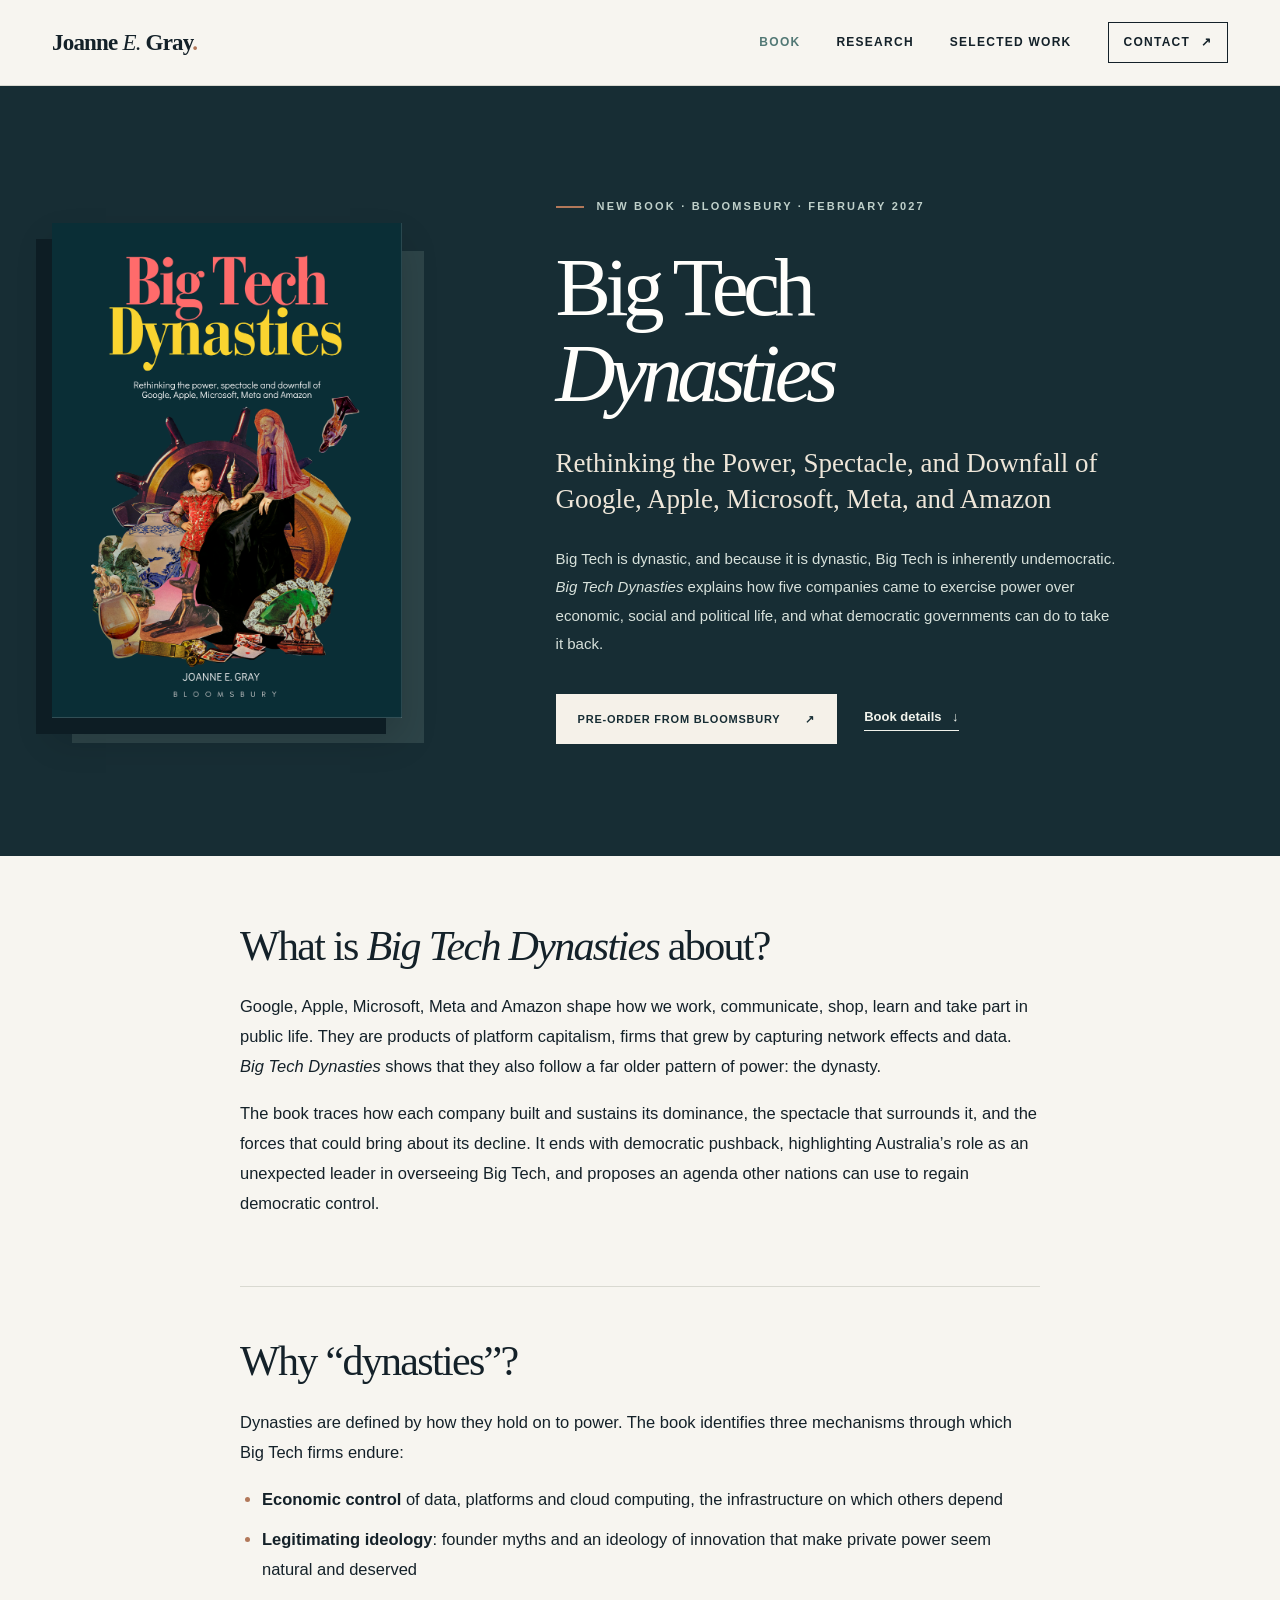
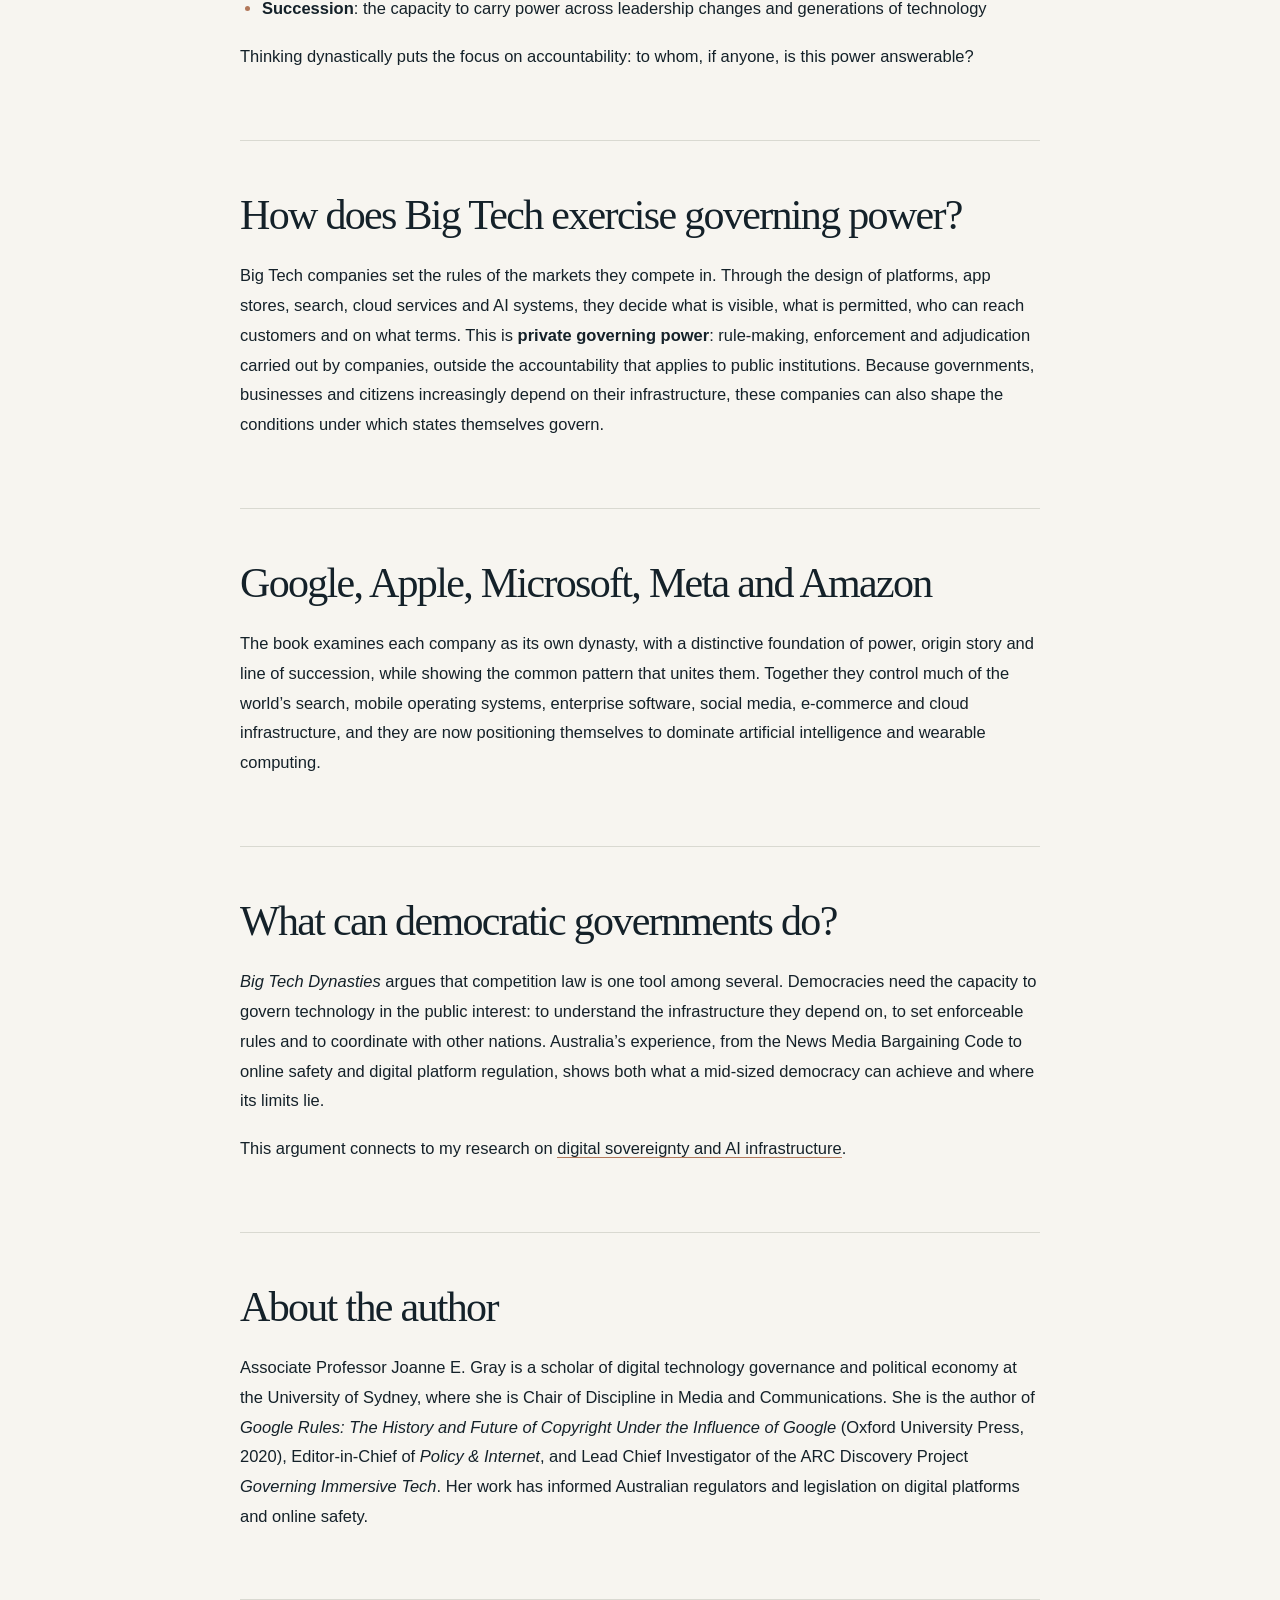
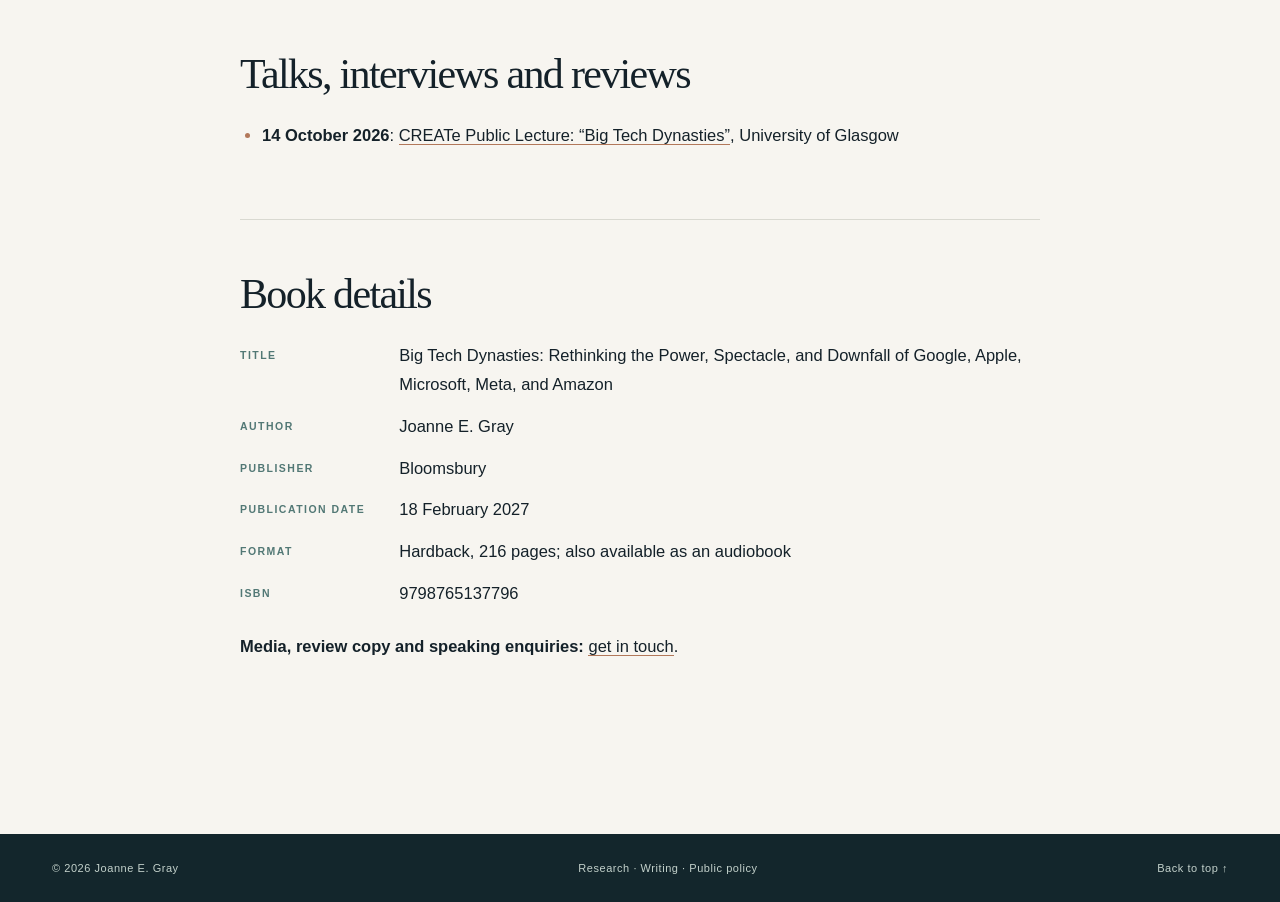
==== big-tech-dynasties.html @ 458e6885 "Update big-tech-dynasties.html" ====
<!doctype html>
<html lang="en-AU">
<head>
<meta charset="utf-8">
<meta name="viewport" content="width=device-width, initial-scale=1">
<meta name="theme-color" content="#f7f5f0">
<meta name="robots" content="index, follow">
<meta name="author" content="Joanne E. Gray">
<meta property="og:site_name" content="Joanne E. Gray">
<meta property="og:locale" content="en_AU">
<meta name="twitter:card" content="summary_large_image">
<link rel="stylesheet" href="/homepage.css">
<link rel="stylesheet" href="/article.css">
<title>Big Tech Dynasties by Joanne E. Gray | Big Tech Power &amp; Democracy</title>
<meta name="description" content="Big Tech Dynasties (Bloomsbury, 2027) by Joanne E. Gray: why Google, Apple, Microsoft, Meta and Amazon are dynastic, undemocratic, and how democracies can respond.">
<link rel="canonical" href="https://www.jegray.com.au/big-tech-dynasties">
<meta property="og:type" content="book">
<meta property="og:title" content="Big Tech Dynasties by Joanne E. Gray">
<meta property="og:description" content="Rethinking the power, spectacle and downfall of Google, Apple, Microsoft, Meta and Amazon. Bloomsbury, February 2027.">
<meta property="og:url" content="https://www.jegray.com.au/big-tech-dynasties">
<meta property="og:image" content="https://www.jegray.com.au/book-cover.png">
<meta property="og:image:alt" content="Cover of Big Tech Dynasties by Joanne E. Gray">
<meta property="book:isbn" content="9798765137796">
<meta property="book:release_date" content="2027-02-18">
<script type="application/ld+json">
{
  "@context": "https://schema.org",
  "@graph": [
    {
      "@type": "Book",
      "@id": "https://www.jegray.com.au/big-tech-dynasties#book",
      "name": "Big Tech Dynasties",
      "alternativeHeadline": "Rethinking the Power, Spectacle, and Downfall of Google, Apple, Microsoft, Meta, and Amazon",
      "author": {
        "@id": "https://www.jegray.com.au/#person"
      },
      "publisher": {
        "@type": "Organization",
        "name": "Bloomsbury Publishing"
      },
      "datePublished": "2027-02-18",
      "isbn": "9798765137796",
      "sameAs": "https://www.bloomsbury.com/au/big-tech-dynasties-9798765137796/",
      "bookFormat": "https://schema.org/Hardcover",
      "numberOfPages": 216,
      "inLanguage": "en",
      "url": "https://www.jegray.com.au/big-tech-dynasties",
      "about": [
        "Big Tech",
        "Platform capitalism",
        "Private governing power",
        "Democracy",
        "Technology regulation"
      ],
      "description": "An account of Google, Apple, Microsoft, Meta and Amazon as dynasties that sustain power through economic control of data, platforms and cloud computing, legitimating founder myths and an ideology of innovation, and succession, with an agenda for democratic oversight."
    },
    {
      "@type": "Person",
      "@id": "https://www.jegray.com.au/#person",
      "name": "Joanne E. Gray",
      "honorificPrefix": "Associate Professor",
      "url": "https://www.jegray.com.au/"
    }
  ]
}
</script>
</head>
<body>
  <a class="skip-link" href="#main">Skip to main content</a>

  <header class="site-header">
    <div class="shell nav-wrap">
      <a class="wordmark" href="/" aria-label="Joanne E. Gray — homepage">Joanne <span>E.</span> Gray<span class="wordmark-dot">.</span></a>
      <nav class="nav-links" aria-label="Main navigation">
        <a href="/big-tech-dynasties" aria-current="page">Book</a>
        <a href="/#research">Research</a>
        <a href="/#work">Selected work</a>
        <a class="nav-contact" href="/#contact">Contact <span aria-hidden="true">↗</span></a>
      </nav>
    </div>
  </header>

  <main id="main">
    <section class="featured-book section article-book" aria-labelledby="page-title">
      <div class="shell book-grid">
        <div class="book-art">
          <img class="cover-image" src="/book-cover.png" alt="Cover of Big Tech Dynasties by Joanne E. Gray (Bloomsbury, 2027)" width="900" height="1273">
        </div>
        <div class="book-copy">
          <div class="eyebrow eyebrow-light"><span class="rule"></span> New book &middot; Bloomsbury &middot; February 2027</div>
          <h1 id="page-title">Big Tech<br><em>Dynasties</em></h1>
          <p class="book-deck">Rethinking the Power, Spectacle, and Downfall of Google, Apple, Microsoft, Meta, and Amazon</p>
          <p>Big Tech is dynastic, and because it is dynastic, Big Tech is inherently undemocratic. <em>Big Tech Dynasties</em> explains how five companies came to exercise power over economic, social and political life, and what democratic governments can do to take it back.</p>
          <div class="book-links">
            <a class="button button-light" href="https://www.bloomsbury.com/au/big-tech-dynasties-9798765137796/" target="_blank" rel="noopener noreferrer">Pre-order from Bloomsbury <span aria-hidden="true">↗</span></a>
            <a class="inline-link light-link" href="#details">Book details <span aria-hidden="true">↓</span></a>
          </div>
        </div>
      </div>
    </section>

    <article class="shell article-body">

    <section id="about-the-book">
      <h2>What is <em>Big Tech Dynasties</em> about?</h2>
      <p>Google, Apple, Microsoft, Meta and Amazon shape how we work, communicate, shop, learn and take part in public life. They are products of platform capitalism, firms that grew by capturing network effects and data. <em>Big Tech Dynasties</em> shows that they also follow a far older pattern of power: the dynasty.</p>
      <p>The book traces how each company built and sustains its dominance, the spectacle that surrounds it, and the forces that could bring about its decline. It ends with democratic pushback, highlighting Australia’s role as an unexpected leader in overseeing Big Tech, and proposes an agenda other nations can use to regain democratic control.</p>
    </section>

    <section id="why-dynasties">
      <h2>Why “dynasties”?</h2>
      <p>Dynasties are defined by how they hold on to power. The book identifies three mechanisms through which Big Tech firms endure:</p>
      <ul>
        <li><strong>Economic control</strong> of data, platforms and cloud computing, the infrastructure on which others depend</li>
        <li><strong>Legitimating ideology</strong>: founder myths and an ideology of innovation that make private power seem natural and deserved</li>
        <li><strong>Succession</strong>: the capacity to carry power across leadership changes and generations of technology</li>
      </ul>
      <p>Thinking dynastically puts the focus on accountability: to whom, if anyone, is this power answerable?</p>
    </section>

    <section id="governing-power">
      <h2>How does Big Tech exercise governing power?</h2>
      <p>Big Tech companies set the rules of the markets they compete in. Through the design of platforms, app stores, search, cloud services and AI systems, they decide what is visible, what is permitted, who can reach customers and on what terms. This is <strong>private governing power</strong>: rule-making, enforcement and adjudication carried out by companies, outside the accountability that applies to public institutions. Because governments, businesses and citizens increasingly depend on their infrastructure, these companies can also shape the conditions under which states themselves govern.</p>
    </section>

    <section id="companies">
      <h2>Google, Apple, Microsoft, Meta and Amazon</h2>
      <p>The book examines each company as its own dynasty, with a distinctive foundation of power, origin story and line of succession, while showing the common pattern that unites them. Together they control much of the world’s search, mobile operating systems, enterprise software, social media, e-commerce and cloud infrastructure, and they are now positioning themselves to dominate artificial intelligence and wearable computing.</p>
    </section>

    <section id="democratic-response">
      <h2>What can democratic governments do?</h2>
      <p><em>Big Tech Dynasties</em> argues that competition law is one tool among several. Democracies need the capacity to govern technology in the public interest: to understand the infrastructure they depend on, to set enforceable rules and to coordinate with other nations. Australia’s experience, from the News Media Bargaining Code to online safety and digital platform regulation, shows both what a mid-sized democracy can achieve and where its limits lie.</p>
      <p>This argument connects to my research on <a href="/digital-sovereignty">digital sovereignty and AI infrastructure</a>.</p>
    </section>

    <section id="author">
      <h2>About the author</h2>
      <p>Associate Professor Joanne E. Gray is a scholar of digital technology governance and political economy at the University of Sydney, where she is Chair of Discipline in Media and Communications. She is the author of <em>Google Rules: The History and Future of Copyright Under the Influence of Google</em> (Oxford University Press, 2020), Editor-in-Chief of <em>Policy &amp; Internet</em>, and Lead Chief Investigator of the ARC Discovery Project <em>Governing Immersive Tech</em>. Her work has informed Australian regulators and legislation on digital platforms and online safety.</p>
    </section>

    <section id="events">
      <h2>Talks, interviews and reviews</h2>
      <ul>
        <li><strong>14 October 2026</strong>: <a href="https://www.gla.ac.uk/events/listings/index.html/event/14883">CREATe Public Lecture: “Big Tech Dynasties”</a>, University of Glasgow</li>
        <!-- Add launch events, interviews, podcasts and reviews here as they appear -->
      </ul>
    </section>

    <section id="details">
      <h2>Book details</h2>
      <dl class="book-details">
        <dt>Title</dt><dd>Big Tech Dynasties: Rethinking the Power, Spectacle, and Downfall of Google, Apple, Microsoft, Meta, and Amazon</dd>
        <dt>Author</dt><dd>Joanne E. Gray</dd>
        <dt>Publisher</dt><dd>Bloomsbury</dd>
        <dt>Publication date</dt><dd>18 February 2027</dd>
        <dt>Format</dt><dd>Hardback, 216 pages; also available as an audiobook</dd>
        <dt>ISBN</dt><dd>9798765137796</dd>
      </dl>
      <p><strong>Media, review copy and speaking enquiries:</strong> <a href="/#contact">get in touch</a>.</p>
    </section>
    </article>
  </main>

  <footer class="site-footer">
    <div class="shell footer-grid">
      <span>© 2026 Joanne E. Gray</span>
      <span>Research · Writing · Public policy</span>
      <a href="#main">Back to top ↑</a>
    </div>
  </footer>
</body>
</html>
---- homepage.css ----
/* Joanne E. Gray — homepage-only stylesheet.
   This file intentionally does not replace style.css used by other site pages. */
:root {
  --paper: #f7f5f0;
  --paper-dark: #eeeae3;
  --white: #fffefb;
  --ink: #142129;
  --ink-muted: #45535a;
  --deep: #172d34;
  --deep-2: #203e43;
  --sea: #527875;
  --rust: #b2785a;
  --border: #d9d9d1;
  --serif: Georgia, 'Times New Roman', serif;
  --sans: -apple-system, BlinkMacSystemFont, 'Segoe UI', Arial, sans-serif;
}
*, *::before, *::after { box-sizing: border-box; }
html { scroll-behavior: smooth; scroll-padding-top: 88px; }
body { margin: 0; color: var(--ink); background: var(--paper); font-family: var(--sans); font-size: 16px; line-height: 1.65; -webkit-font-smoothing: antialiased; }
a { color: inherit; text-decoration: none; }
a:hover { text-decoration-thickness: 1px; }
a:focus-visible { outline: 3px solid var(--rust); outline-offset: 5px; }
img { display: block; max-width: 100%; }
h1,h2,h3,p { margin-top: 0; }
.shell { width: min(1190px, calc(100% - 104px)); margin: 0 auto; }
.section { padding: 112px 0; }
.skip-link { position: absolute; z-index: 200; top: -90px; left: 20px; padding: 12px 20px; color: white; background: var(--deep); }
.skip-link:focus { top: 15px; }
.site-header { background: var(--paper); position: relative; z-index: 5; border-bottom: 1px solid var(--border); }
.nav-wrap { display: flex; justify-content: space-between; align-items: center; min-height: 85px; gap: 25px; }
.wordmark { white-space: nowrap; font-family: var(--serif); font-size: 23px; letter-spacing: -.035em; font-weight: bold; }
.wordmark span:not(.wordmark-dot) { font-style: italic; font-weight: normal; }
.wordmark-dot, .period { color: var(--rust); }
.nav-links { display: flex; align-items: center; gap: 36px; font-size: 12px; text-transform: uppercase; letter-spacing: .105em; font-weight: 700; }
.nav-links a { transition: color .15s ease; }
.nav-links a:hover { color: var(--sea); }
.nav-contact { border: 1px solid var(--ink); padding: 10px 15px; }
.nav-contact span { margin-left: 6px; }
.eyebrow { display: flex; align-items: center; gap: 13px; color: var(--sea); text-transform: uppercase; font-size: 11px; font-weight: 800; letter-spacing: .2em; line-height: 1.6; }
.rule { background: var(--rust); height: 2px; width: 28px; flex: 0 0 28px; }
.hero { padding-top: 104px; padding-bottom: 116px; }
.hero-grid { display: grid; grid-template-columns: 1.22fr .78fr; align-items: center; gap: clamp(50px, 8vw, 145px); }
.hero h1 { font-family: var(--serif); font-size: clamp(75px, 8vw, 125px); line-height: .93; letter-spacing: -.075em; font-weight: normal; margin: 28px 0 31px; }
.hero h1 em { font-weight: normal; }
.hero-headline { font-family: var(--serif); font-size: clamp(25px, 3vw, 38px); line-height: 1.22; margin: 0 0 30px; letter-spacing: -.026em; }
.intro-text { max-width: 640px; font-size: 16.5px; line-height: 1.82; color: var(--ink); margin-bottom: 19px; }
.supporting-text { max-width: 640px; color: var(--ink-muted); font-size: 15px; line-height: 1.8; }
.hero-actions,.book-links { display: flex; align-items: center; flex-wrap: wrap; gap: 27px; margin-top: 35px; }
.button { display: inline-flex; align-items: center; justify-content: center; gap: 25px; text-transform: uppercase; letter-spacing: .07em; font-weight: 800; font-size: 11px; padding: 15px 21px; min-height: 50px; }
.button-primary { color: var(--white); background: var(--deep); border: 1px solid var(--deep); }
.button-primary:hover { background: var(--sea); border-color: var(--sea); }
.inline-link { font-weight: 700; border-bottom: 1px solid currentColor; padding-bottom: 3px; font-size: 13px; }
.inline-link span { margin-left: 7px; }
.portrait-placeholder { aspect-ratio: 5/6.1; position: relative; min-height: 400px; overflow: hidden; background: linear-gradient(143deg, #b7c1ba, #e0d9c9 64%, #c3c2b0); border: 1px solid rgba(18,38,40,.11); display: flex; flex-direction: column; justify-content: space-between; padding: 35px; }
.portrait-placeholder::after { content: ''; border: 1px solid rgba(255,255,255,.5); position: absolute; inset: 19px; pointer-events: none; }
.portrait-initials { font-family: var(--serif); font-size: clamp(75px, 9.4vw, 144px); letter-spacing: -.1em; color: rgba(20,45,52,.56); position: absolute; top: 27%; left: 9%; white-space: nowrap; }
.portrait-initials span { color: rgba(166,105,71,.55); font-size: .47em; vertical-align: 18%; padding: 0 4px; }
.portrait-caption { margin-top: auto; font-family: var(--serif); font-size: 23px; line-height: 1.3; color: #344944; }
.portrait-mark { position: absolute; top: 28px; right: 31px; color: #47635e; font-size: 24px; }
.portrait-image { width: 100%; height: auto; aspect-ratio: 5/6.1; object-fit: cover; object-position: center top; }
.hero-credit { display: flex; justify-content: space-between; padding-top: 12px; font-size: 10px; letter-spacing: .13em; text-transform: uppercase; font-weight: 700; color: var(--ink-muted); }
.featured-book { background: var(--deep); color: var(--white); }
.book-grid { display: grid; grid-template-columns: 350px minmax(0, 1fr); gap: clamp(75px, 12vw, 180px); align-items: center; }
.book-art { max-width: 350px; position: relative; }
.book-art::before { content: ''; position: absolute; inset: 28px -22px -25px 20px; background: rgba(160,188,175,.16); }
.cover-fallback { min-height: 470px; aspect-ratio: 3/4.3; background: #d1b49c; color: #203333; border: 1px solid #927c69; box-shadow: -16px 16px 0 #0d1d24, 0 20px 35px rgba(0,0,0,.16); position: relative; display: flex; flex-direction: column; align-items: flex-start; padding: 28px 24px; isolation: isolate; overflow: hidden; }
.cover-fallback::after { content: ''; position: absolute; width: 300px; height: 300px; border: 45px solid rgba(131,81,57,.17); border-radius: 50%; right: -140px; bottom: 40px; z-index: -1; }
.cover-kicker { font-size: 11px; font-weight: 800; letter-spacing: .17em; }
.cover-title { font-family: var(--serif); font-weight: bold; font-size: clamp(47px, 4.7vw, 66px); line-height: 1.00; letter-spacing: -.08em; margin-top: 42px; }
.cover-subtitle { font-family: var(--serif); font-size: 20px; line-height: 1.25; margin-top: 24px; font-style: italic; }
.cover-imprint { font-size: 11px; margin-top: auto; font-weight: 800; letter-spacing: .18em; }
.cover-image { width: 100%; height: auto; box-shadow: -16px 16px 0 #0d1d24, 0 20px 35px rgba(0,0,0,.16); position: relative; }
.eyebrow-light { color: #bfd0ca; }
.book-copy h2,.contact-grid h2 { font-family: var(--serif); font-weight: normal; font-size: clamp(61px,6.5vw,92px); line-height: 1.04; letter-spacing: -.068em; margin: 28px 0; }
.book-deck { font-family: var(--serif); font-size: 27px; line-height: 1.35; color: #eee6d9; max-width: 570px; }
.book-copy > p:not(.book-deck) { max-width: 560px; color: #d7e1db; font-size: 15px; line-height: 1.9; }
.button-light { background: #f5f1e9; color: var(--deep); border: 1px solid #f5f1e9; }
.button-light:hover { background: #dfd7c8; }
.light-link { color: #f1f3ec; }
.research-section { background: var(--white); }
.section-topline { display: flex; justify-content: space-between; align-items: center; gap: 25px; }
.section-count { color: var(--ink-muted); font-size: 12px; }
.section-heading { display: flex; justify-content: space-between; align-items: end; gap: 50px; margin: 24px 0 53px; }
.section-heading h2,.work-heading h2 { font-family: var(--serif); font-size: clamp(44px, 5vw, 67px); line-height: 1.13; font-weight: normal; letter-spacing: -.05em; margin: 0; }
.section-heading > p { max-width: 300px; font-size: 14px; line-height: 1.8; color: var(--ink-muted); margin: 0 0 5px; }
.research-grid { display: grid; grid-template-columns: repeat(4, minmax(0,1fr)); gap: 14px; }
.research-card { background: var(--paper); padding: 30px 24px 27px; min-height: 350px; display: flex; flex-direction: column; align-items: flex-start; transition: background .2s ease, transform .2s ease; }
.research-card:hover { background: #eeeee8; transform: translateY(-2px); }
.card-number { color: var(--rust); font-family: var(--serif); font-style: italic; font-size: 23px; }
.research-card h3 { font-family: var(--serif); font-size: clamp(21px, 2vw, 28px); line-height: 1.18; font-weight: normal; letter-spacing: -.038em; margin: 29px 0 15px; }
.research-card p { font-size: 13px; line-height: 1.75; color: var(--ink-muted); }
.card-link { margin-top: auto; padding-top: 18px; font-size: 12px; font-weight: 750; border-bottom: 1px solid var(--ink); padding-bottom: 3px; }
.card-link span { margin-left: 7px; }
.work-section { background: var(--paper); }
.work-heading { display: flex; align-items: end; justify-content: space-between; gap: 30px; margin: 22px 0 55px; }
.work-heading .inline-link { margin-bottom: 8px; }
.work-list { border-top: 1px solid #bfc8c2; }
.work-item { border-bottom: 1px solid #cdd3cd; padding: 29px 4px; display: grid; grid-template-columns: 190px 1fr 38px; gap: 24px; align-items: start; }
.work-category { text-transform: uppercase; font-size: 10px; letter-spacing: .13em; font-weight: 800; color: var(--sea); padding-top: 6px; }
.work-item h3 { font-family: var(--serif); font-size: 27px; line-height: 1.25; letter-spacing: -.032em; font-weight: normal; margin: 0 0 7px; }
.work-item p { color: var(--ink-muted); line-height: 1.74; max-width: 770px; font-size: 13.5px; margin: 0; }
.work-arrow { font-size: 23px; color: var(--sea); text-align: right; }
.work-arrow:hover { color: var(--rust); }
.resource-links { display: flex; flex-wrap: wrap; align-items: center; gap: 24px; padding-top: 30px; }
.resource-links span { font-size: 12px; color: var(--ink-muted); margin-right: 7px; }
.resource-links a { font-size: 12px; font-weight: 700; text-decoration: underline; text-underline-offset: 5px; }
.contact-section { background: var(--deep-2); color: var(--white); }
.contact-grid { display: grid; grid-template-columns: 1.06fr .94fr; gap: 90px; align-items: end; }
.contact-grid h2 { margin-bottom: 0; }
.contact-copy { padding-bottom: 9px; }
.contact-copy > p:first-child { color: #e1e9e4; font-size: 16px; max-width: 430px; line-height: 1.85; }
.contact-email { display: inline-block; margin: 20px 0 26px; border-bottom: 1px solid #d7e2db; font-family: var(--serif); font-size: clamp(23px,2.9vw,38px); letter-spacing: -.035em; padding-bottom: 6px; }
.contact-email span { font-family: var(--sans); font-size: 19px; }
.contact-footnote { font-size: 12px; color: #cbdad0; }
.contact-footnote a { text-decoration: underline; text-underline-offset: 3px; }
.site-footer { background: #13262c; color: #c3d1cb; padding: 25px 0; }
.footer-grid { display: flex; gap: 20px; justify-content: space-between; align-items: center; font-size: 11px; letter-spacing: .05em; }
.footer-grid a:hover { text-decoration: underline; }
/* Books & selected articles (added to retain publication evidence) */
.pub-grid { display: grid; grid-template-columns: 1fr 1fr; gap: 56px; padding-top: 56px; }
.pub-heading { font-family: var(--serif); font-size: 27px; font-weight: normal; letter-spacing: -.032em; margin: 0 0 18px; }
.pub-list { list-style: none; margin: 0; padding: 0; border-top: 1px solid #cdd3cd; }
.pub-list li { border-bottom: 1px solid #cdd3cd; padding: 16px 0; font-size: 14px; line-height: 1.6; }
.pub-list a { border-bottom: 1px solid var(--rust); }
.pub-list a:hover { color: var(--sea); }
.pub-list span { display: block; margin-top: 4px; font-size: 12.5px; color: var(--ink-muted); }
@media (max-width: 1050px) {
  .shell { width: min(100% - 66px, 1190px); }
  .hero-grid { gap: 38px; grid-template-columns: minmax(0,1.2fr) minmax(260px,.8fr); }
  .book-grid { gap: 70px; grid-template-columns: 275px 1fr; }
  .cover-fallback { min-height: 390px; padding: 24px 20px; }
  .cover-title { font-size: 52px; }
  .research-grid { grid-template-columns: repeat(2, minmax(0,1fr)); }
  .research-card { min-height: 300px; }
  .research-card h3 { font-size: 26px; }
  .section-heading { flex-direction: column; align-items: flex-start; gap: 19px; }
  .section-heading > p { max-width: 600px; }
}
@media (max-width: 700px) {
  html { scroll-padding-top: 15px; }
  .shell { width: min(100% - 40px, 1190px); }
  .section { padding: 75px 0; }
  .nav-wrap { min-height: 82px; flex-direction: column; padding: 15px 0 17px; gap: 9px; }
  .wordmark { font-size: 22px; }
  .nav-links { gap: 18px; justify-content: center; flex-wrap: wrap; font-size: 10px; }
  .nav-contact { padding: 5px 7px; }
  .hero { padding-top: 55px; }
  .hero-grid { grid-template-columns: 1fr; gap: 40px; }
  .hero h1 { font-size: clamp(70px, 18vw, 108px); }
  .hero-headline { font-size: 30px; }
  .hero-actions { gap: 22px; }
  .hero-side { max-width: 450px; }
  .portrait-placeholder { min-height: 340px; }
  .portrait-initials { font-size: clamp(96px, 21vw, 137px); }
  .book-grid { grid-template-columns: 1fr; gap: 55px; }
  .book-art { width: min(280px, 80%); margin: 0 auto; }
  .cover-fallback { min-height: 390px; }
  .book-copy h2,.contact-grid h2 { font-size: clamp(57px, 14vw, 83px); }
  .book-deck { font-size: 24px; }
  .section-topline { align-items: start; }
  .section-count { display: none; }
  .section-heading h2,.work-heading h2 { font-size: clamp(38px, 10.5vw, 59px); }
  .research-grid { grid-template-columns: 1fr; }
  .research-card { min-height: 245px; padding: 24px; }
  .research-card h3 { margin: 13px 0 7px; }
  .work-heading { flex-direction: column; align-items: flex-start; gap: 22px; margin-bottom: 32px; }
  .work-item { grid-template-columns: minmax(0,1fr) 24px; gap: 9px; padding: 25px 0; }
  .work-category { grid-column: 1 / -1; }
  .work-item h3 { font-size: 24px; }
  .work-arrow { grid-column: 2; grid-row: 2; }
  .contact-grid { grid-template-columns: 1fr; gap: 31px; }
  .pub-grid { grid-template-columns: 1fr; gap: 40px; padding-top: 40px; }
  .footer-grid { flex-direction: column; gap: 8px; align-items: flex-start; }
}
@media (prefers-reduced-motion: reduce) { html { scroll-behavior: auto; } *,*::before,*::after { transition-duration: 0s !important; } }
---- article.css ----
/* Joanne E. Gray: inner pages (book and research explainers).
   Loaded after homepage.css, which supplies the shared tokens, header, buttons and footer.
   Does not replace styles.css. */
.nav-links a[aria-current="page"] { color: var(--sea); }

.article-hero { padding: 92px 0 60px; border-bottom: 1px solid var(--border); }
.article-narrow,
.article-body { max-width: 800px; }
.article-hero h1 { font-family: var(--serif); font-weight: normal; font-size: clamp(46px, 6vw, 78px); line-height: 1.04; letter-spacing: -.055em; margin: 26px 0 26px; }
.lede { font-family: var(--serif); font-size: clamp(21px, 2.3vw, 27px); line-height: 1.45; letter-spacing: -.015em; color: var(--ink); max-width: 740px; margin-bottom: 0; }
.byline { font-size: 13px; line-height: 1.7; color: var(--ink-muted); margin: 26px 0 0; }

.article-body { padding: 16px 0 104px; }
.article-body section { padding: 50px 0; border-bottom: 1px solid var(--border); }
.article-body section:last-child { border-bottom: 0; }
.article-body h2 { font-family: var(--serif); font-weight: normal; font-size: clamp(30px, 3.4vw, 42px); line-height: 1.16; letter-spacing: -.04em; margin: 0 0 22px; }
.article-body h3 { font-family: var(--serif); font-weight: normal; font-size: 25px; letter-spacing: -.025em; margin: 34px 0 12px; }
.article-body p,
.article-body li,
.article-body dd { font-size: 16.5px; line-height: 1.8; }
.article-body p { margin: 0 0 18px; }
.article-body ul,
.article-body ol { padding-left: 22px; margin: 0 0 18px; }
.article-body li { margin-bottom: 10px; }
.article-body li::marker { color: var(--rust); }
.article-body a { border-bottom: 1px solid var(--rust); transition: color .15s ease; }
.article-body a:hover { color: var(--sea); }

.article-body .toc { background: var(--white); border: 1px solid var(--border); padding: 30px 34px; margin-top: 44px; }
.toc ol { columns: 2; column-gap: 44px; margin: 18px 0 0; }
.toc li { break-inside: avoid; font-size: 15px; margin-bottom: 8px; }
.toc a { border-bottom: 0; }
.toc a:hover { border-bottom: 1px solid var(--rust); }

.note { font-size: 14px !important; color: var(--ink-muted); border-left: 2px solid var(--rust); padding-left: 16px; }
.article-body ul.publications { list-style: none; padding-left: 0; }
.publications li { padding-left: 1.5em; text-indent: -1.5em; font-size: 15px; }

.book-details { display: grid; grid-template-columns: max-content 1fr; gap: 12px 34px; margin: 0 0 24px; }
.book-details dt { text-transform: uppercase; font-size: 10.5px; letter-spacing: .14em; font-weight: 800; color: var(--sea); padding-top: 6px; }
.book-details dd { margin: 0; }

.article-book .book-copy h1 { font-family: var(--serif); font-weight: normal; font-size: clamp(61px, 6.5vw, 92px); line-height: 1.04; letter-spacing: -.068em; margin: 28px 0; }

@media (max-width: 700px) {
  .article-hero { padding: 56px 0 44px; }
  .article-body { padding-bottom: 72px; }
  .article-body section { padding: 40px 0; }
  .article-body .toc { padding: 24px 22px; }
  .toc ol { columns: 1; }
  .book-details { grid-template-columns: 1fr; gap: 2px; }
  .book-details dd { margin-bottom: 12px; }
  .article-book .book-copy h1 { font-size: clamp(57px, 14vw, 83px); }
}
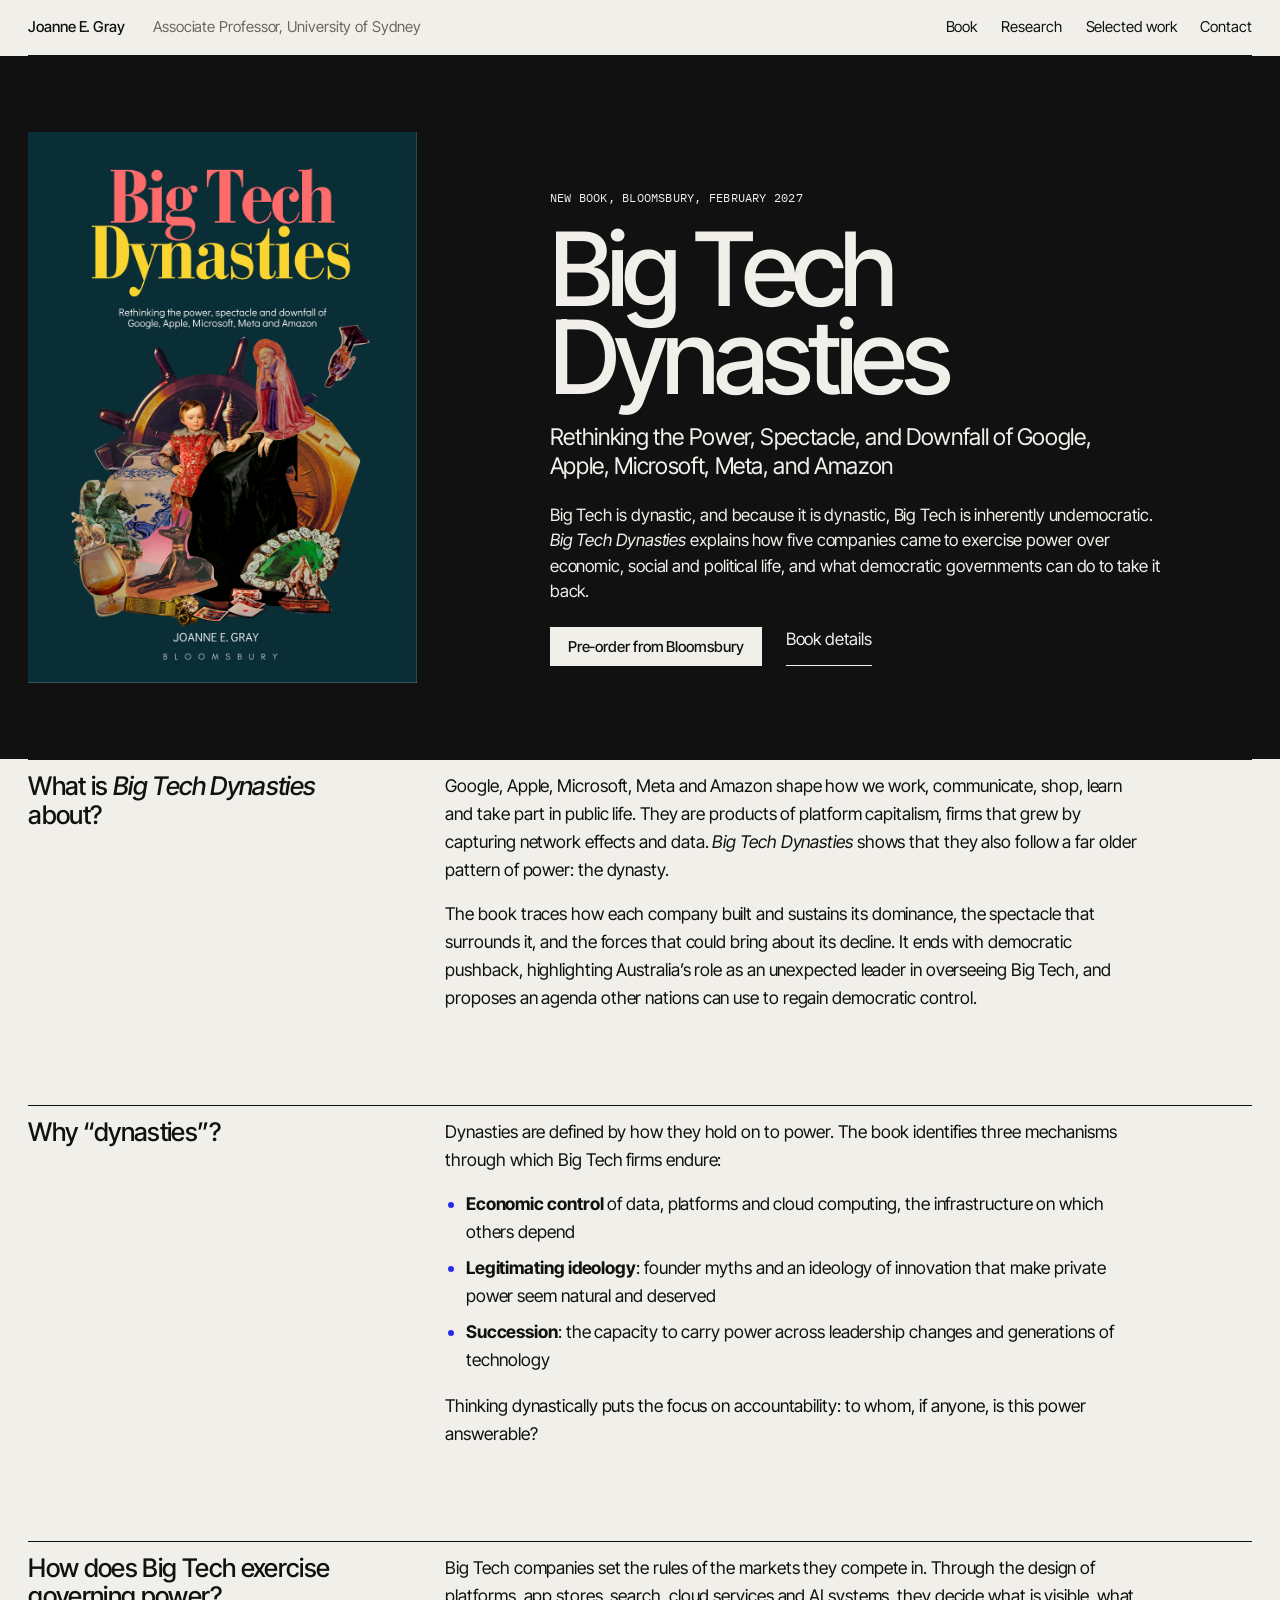
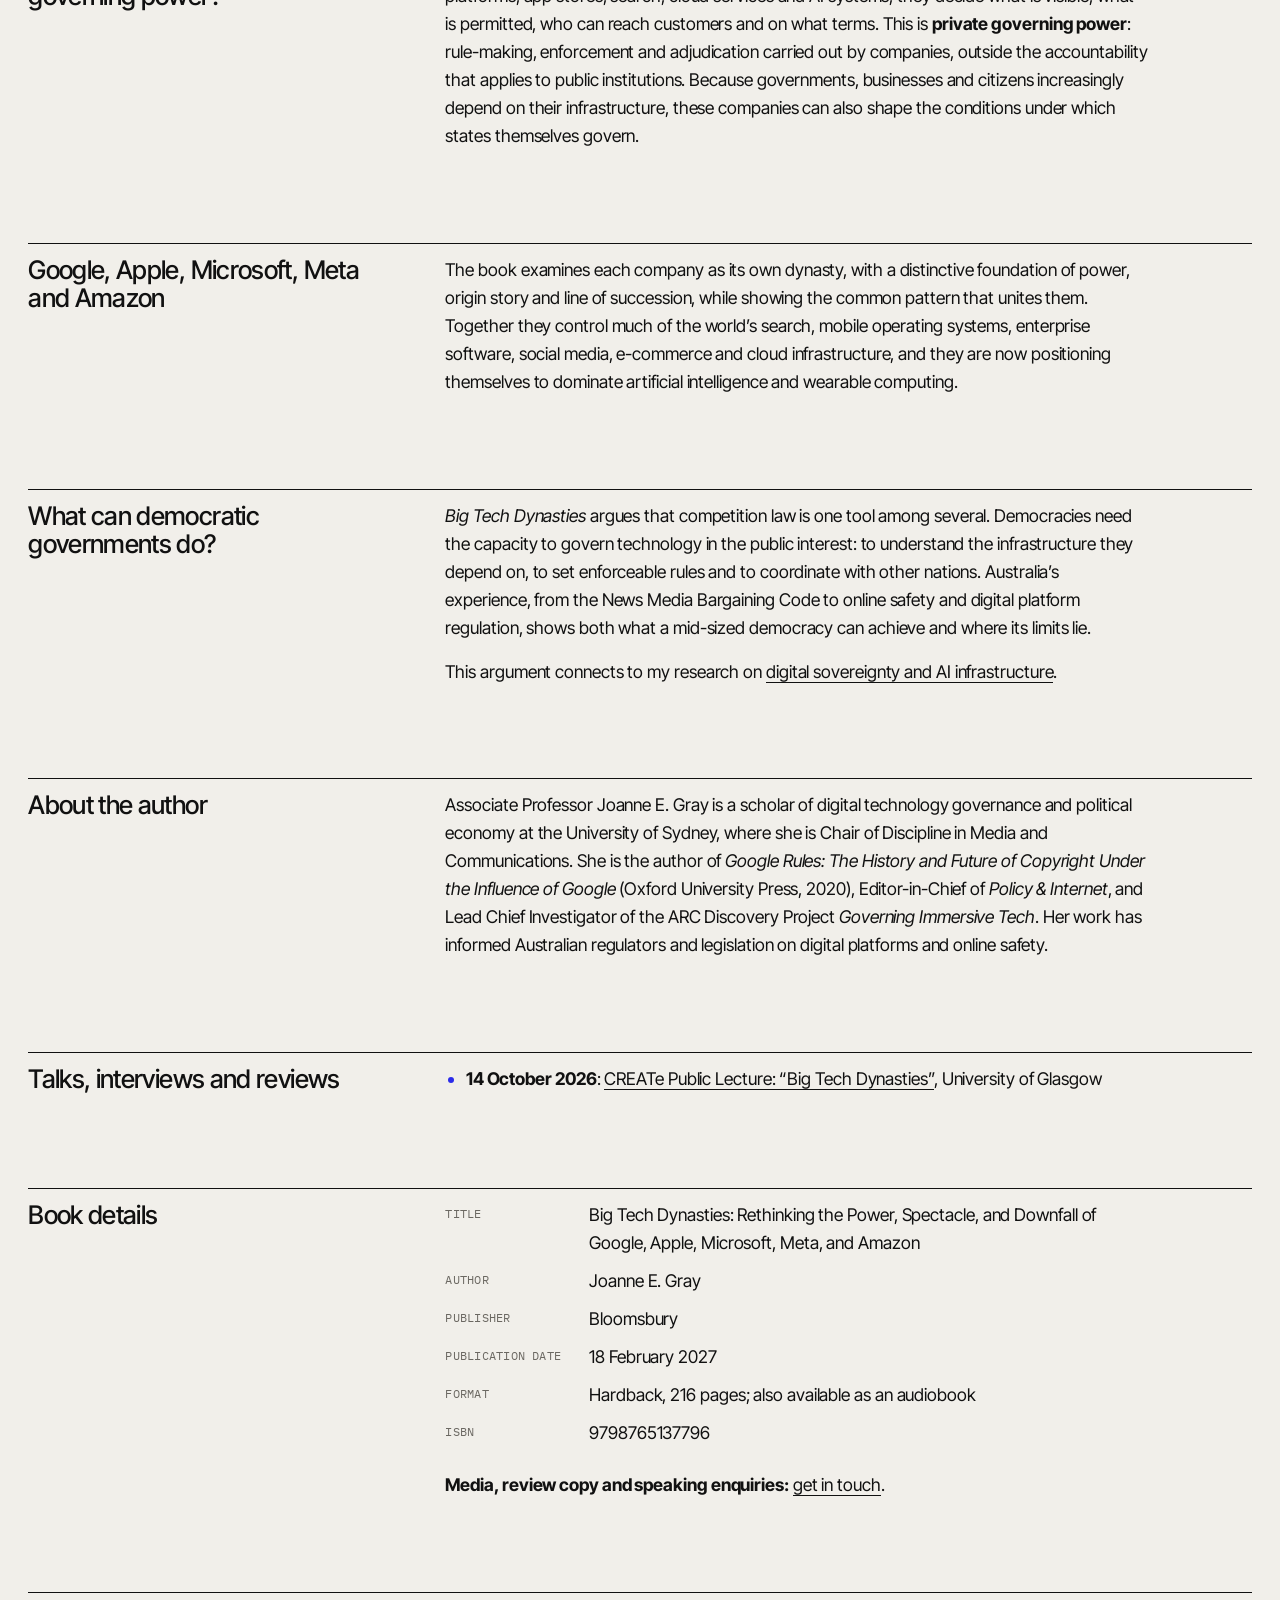
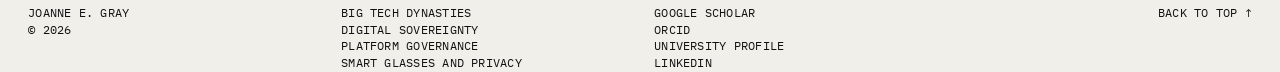
==== commit f4fe9b24: "Update big-tech-dynasties.html" ====
--- a/big-tech-dynasties.html
+++ b/big-tech-dynasties.html
@@ -1,4 +1,4 @@
-<!doctype html>
+<!DOCTYPE html>
 <html lang="en-AU">
 <head>
 <meta charset="utf-8">
@@ -9,8 +9,7 @@
 <meta property="og:site_name" content="Joanne E. Gray">
 <meta property="og:locale" content="en_AU">
 <meta name="twitter:card" content="summary_large_image">
-<link rel="stylesheet" href="/homepage.css">
-<link rel="stylesheet" href="/article.css">
+
 <title>Big Tech Dynasties by Joanne E. Gray | Big Tech Power &amp; Democracy</title>
 <meta name="description" content="Big Tech Dynasties (Bloomsbury, 2027) by Joanne E. Gray: why Google, Apple, Microsoft, Meta and Amazon are dynastic, undemocratic, and how democracies can respond.">
 <link rel="canonical" href="https://www.jegray.com.au/big-tech-dynasties">
@@ -64,92 +63,45 @@
   ]
 }
 </script>
+
+  <link rel="preconnect" href="https://fonts.googleapis.com">
+  <link rel="preconnect" href="https://fonts.gstatic.com" crossorigin="">
+  <link rel="stylesheet" href="https://fonts.googleapis.com/css2?family=IBM+Plex+Mono:wght@400&amp;family=Inter+Tight:ital,wght@0,400;0,500;1,400;1,500&amp;display=swap">
+  <link rel="stylesheet" href="/site.css">
 </head>
 <body>
-  <a class="skip-link" href="#main">Skip to main content</a>
+<a class="skip" href="#main">Skip to main content</a>
 
-  <header class="site-header">
-    <div class="shell nav-wrap">
-      <a class="wordmark" href="/" aria-label="Joanne E. Gray — homepage">Joanne <span>E.</span> Gray<span class="wordmark-dot">.</span></a>
-      <nav class="nav-links" aria-label="Main navigation">
-        <a href="/big-tech-dynasties" aria-current="page">Book</a>
-        <a href="/#research">Research</a>
-        <a href="/#work">Selected work</a>
-        <a class="nav-contact" href="/#contact">Contact <span aria-hidden="true">↗</span></a>
-      </nav>
-    </div>
-  </header>
+<header class="wrap">
+  <div class="bar"><a class="who" href="/">Joanne E. Gray</a><span class="role">Associate Professor, University of Sydney</span><nav aria-label="Primary"><ul><li><a href="/big-tech-dynasties">Book</a></li><li><a href="/#research">Research</a></li><li><a href="/#work">Selected work</a></li><li><a href="/#contact">Contact</a></li></ul></nav></div>
+</header>
 
-  <main id="main">
-    <section class="featured-book section article-book" aria-labelledby="page-title">
-      <div class="shell book-grid">
-        <div class="book-art">
-          <img class="cover-image" src="/book-cover.png" alt="Cover of Big Tech Dynasties by Joanne E. Gray (Bloomsbury, 2027)" width="900" height="1273">
-        </div>
-        <div class="book-copy">
-          <div class="eyebrow eyebrow-light"><span class="rule"></span> New book &middot; Bloomsbury &middot; February 2027</div>
-          <h1 id="page-title">Big Tech<br><em>Dynasties</em></h1>
-          <p class="book-deck">Rethinking the Power, Spectacle, and Downfall of Google, Apple, Microsoft, Meta, and Amazon</p>
-          <p>Big Tech is dynastic, and because it is dynastic, Big Tech is inherently undemocratic. <em>Big Tech Dynasties</em> explains how five companies came to exercise power over economic, social and political life, and what democratic governments can do to take it back.</p>
-          <div class="book-links">
-            <a class="button button-light" href="https://www.bloomsbury.com/au/big-tech-dynasties-9798765137796/" target="_blank" rel="noopener noreferrer">Pre-order from Bloomsbury <span aria-hidden="true">↗</span></a>
-            <a class="inline-link light-link" href="#details">Book details <span aria-hidden="true">↓</span></a>
-          </div>
-        </div>
-      </div>
-    </section>
-
-    <article class="shell article-body">
-
-    <section id="about-the-book">
-      <h2>What is <em>Big Tech Dynasties</em> about?</h2>
-      <p>Google, Apple, Microsoft, Meta and Amazon shape how we work, communicate, shop, learn and take part in public life. They are products of platform capitalism, firms that grew by capturing network effects and data. <em>Big Tech Dynasties</em> shows that they also follow a far older pattern of power: the dynasty.</p>
-      <p>The book traces how each company built and sustains its dominance, the spectacle that surrounds it, and the forces that could bring about its decline. It ends with democratic pushback, highlighting Australia’s role as an unexpected leader in overseeing Big Tech, and proposes an agenda other nations can use to regain democratic control.</p>
-    </section>
-
-    <section id="why-dynasties">
-      <h2>Why “dynasties”?</h2>
-      <p>Dynasties are defined by how they hold on to power. The book identifies three mechanisms through which Big Tech firms endure:</p>
+<main id="main">
+<section class="book-hero"><div class="wrap"><div class="grid" style="align-items:end"><div class="cover"><img class="cover-image" src="/book-cover.png" alt="Cover of Big Tech Dynasties by Joanne E. Gray (Bloomsbury, 2027)" width="900" height="1273"></div><div class="copy"><div class="meta">New book, Bloomsbury, February 2027</div>
+<h1 id="page-title">Big Tech Dynasties</h1>
+<p class="subtitle">Rethinking the Power, Spectacle, and Downfall of Google, Apple, Microsoft, Meta, and Amazon</p>
+<p>Big Tech is dynastic, and because it is dynastic, Big Tech is inherently undemocratic. <em>Big Tech Dynasties</em> explains how five companies came to exercise power over economic, social and political life, and what democratic governments can do to take it back.</p>
+<p class="hero-links"><a class="btn" href="https://www.bloomsbury.com/au/big-tech-dynasties-9798765137796/" target="_blank" rel="noopener">Pre-order from Bloomsbury</a> <a class="ulink" href="#details">Book details</a></p></div></div></div></section>
+<article class="wrap">
+<section class="grid body-sec" id="about-the-book"><h2 class="side">What is <em>Big Tech Dynasties</em> about?</h2><div class="content"><p>Google, Apple, Microsoft, Meta and Amazon shape how we work, communicate, shop, learn and take part in public life. They are products of platform capitalism, firms that grew by capturing network effects and data. <em>Big Tech Dynasties</em> shows that they also follow a far older pattern of power: the dynasty.</p>
+      <p>The book traces how each company built and sustains its dominance, the spectacle that surrounds it, and the forces that could bring about its decline. It ends with democratic pushback, highlighting Australia’s role as an unexpected leader in overseeing Big Tech, and proposes an agenda other nations can use to regain democratic control.</p></div></section>
+<section class="grid body-sec" id="why-dynasties"><h2 class="side">Why “dynasties”?</h2><div class="content"><p>Dynasties are defined by how they hold on to power. The book identifies three mechanisms through which Big Tech firms endure:</p>
       <ul>
         <li><strong>Economic control</strong> of data, platforms and cloud computing, the infrastructure on which others depend</li>
         <li><strong>Legitimating ideology</strong>: founder myths and an ideology of innovation that make private power seem natural and deserved</li>
         <li><strong>Succession</strong>: the capacity to carry power across leadership changes and generations of technology</li>
       </ul>
-      <p>Thinking dynastically puts the focus on accountability: to whom, if anyone, is this power answerable?</p>
-    </section>
-
-    <section id="governing-power">
-      <h2>How does Big Tech exercise governing power?</h2>
-      <p>Big Tech companies set the rules of the markets they compete in. Through the design of platforms, app stores, search, cloud services and AI systems, they decide what is visible, what is permitted, who can reach customers and on what terms. This is <strong>private governing power</strong>: rule-making, enforcement and adjudication carried out by companies, outside the accountability that applies to public institutions. Because governments, businesses and citizens increasingly depend on their infrastructure, these companies can also shape the conditions under which states themselves govern.</p>
-    </section>
-
-    <section id="companies">
-      <h2>Google, Apple, Microsoft, Meta and Amazon</h2>
-      <p>The book examines each company as its own dynasty, with a distinctive foundation of power, origin story and line of succession, while showing the common pattern that unites them. Together they control much of the world’s search, mobile operating systems, enterprise software, social media, e-commerce and cloud infrastructure, and they are now positioning themselves to dominate artificial intelligence and wearable computing.</p>
-    </section>
-
-    <section id="democratic-response">
-      <h2>What can democratic governments do?</h2>
-      <p><em>Big Tech Dynasties</em> argues that competition law is one tool among several. Democracies need the capacity to govern technology in the public interest: to understand the infrastructure they depend on, to set enforceable rules and to coordinate with other nations. Australia’s experience, from the News Media Bargaining Code to online safety and digital platform regulation, shows both what a mid-sized democracy can achieve and where its limits lie.</p>
-      <p>This argument connects to my research on <a href="/digital-sovereignty">digital sovereignty and AI infrastructure</a>.</p>
-    </section>
-
-    <section id="author">
-      <h2>About the author</h2>
-      <p>Associate Professor Joanne E. Gray is a scholar of digital technology governance and political economy at the University of Sydney, where she is Chair of Discipline in Media and Communications. She is the author of <em>Google Rules: The History and Future of Copyright Under the Influence of Google</em> (Oxford University Press, 2020), Editor-in-Chief of <em>Policy &amp; Internet</em>, and Lead Chief Investigator of the ARC Discovery Project <em>Governing Immersive Tech</em>. Her work has informed Australian regulators and legislation on digital platforms and online safety.</p>
-    </section>
-
-    <section id="events">
-      <h2>Talks, interviews and reviews</h2>
-      <ul>
+      <p>Thinking dynastically puts the focus on accountability: to whom, if anyone, is this power answerable?</p></div></section>
+<section class="grid body-sec" id="governing-power"><h2 class="side">How does Big Tech exercise governing power?</h2><div class="content"><p>Big Tech companies set the rules of the markets they compete in. Through the design of platforms, app stores, search, cloud services and AI systems, they decide what is visible, what is permitted, who can reach customers and on what terms. This is <strong>private governing power</strong>: rule-making, enforcement and adjudication carried out by companies, outside the accountability that applies to public institutions. Because governments, businesses and citizens increasingly depend on their infrastructure, these companies can also shape the conditions under which states themselves govern.</p></div></section>
+<section class="grid body-sec" id="companies"><h2 class="side">Google, Apple, Microsoft, Meta and Amazon</h2><div class="content"><p>The book examines each company as its own dynasty, with a distinctive foundation of power, origin story and line of succession, while showing the common pattern that unites them. Together they control much of the world’s search, mobile operating systems, enterprise software, social media, e-commerce and cloud infrastructure, and they are now positioning themselves to dominate artificial intelligence and wearable computing.</p></div></section>
+<section class="grid body-sec" id="democratic-response"><h2 class="side">What can democratic governments do?</h2><div class="content"><p><em>Big Tech Dynasties</em> argues that competition law is one tool among several. Democracies need the capacity to govern technology in the public interest: to understand the infrastructure they depend on, to set enforceable rules and to coordinate with other nations. Australia’s experience, from the News Media Bargaining Code to online safety and digital platform regulation, shows both what a mid-sized democracy can achieve and where its limits lie.</p>
+      <p>This argument connects to my research on <a href="/digital-sovereignty">digital sovereignty and AI infrastructure</a>.</p></div></section>
+<section class="grid body-sec" id="author"><h2 class="side">About the author</h2><div class="content"><p>Associate Professor Joanne E. Gray is a scholar of digital technology governance and political economy at the University of Sydney, where she is Chair of Discipline in Media and Communications. She is the author of <em>Google Rules: The History and Future of Copyright Under the Influence of Google</em> (Oxford University Press, 2020), Editor-in-Chief of <em>Policy &amp; Internet</em>, and Lead Chief Investigator of the ARC Discovery Project <em>Governing Immersive Tech</em>. Her work has informed Australian regulators and legislation on digital platforms and online safety.</p></div></section>
+<section class="grid body-sec" id="events"><h2 class="side">Talks, interviews and reviews</h2><div class="content"><ul>
         <li><strong>14 October 2026</strong>: <a href="https://www.gla.ac.uk/events/listings/index.html/event/14883">CREATe Public Lecture: “Big Tech Dynasties”</a>, University of Glasgow</li>
         <!-- Add launch events, interviews, podcasts and reviews here as they appear -->
-      </ul>
-    </section>
-
-    <section id="details">
-      <h2>Book details</h2>
-      <dl class="book-details">
+      </ul></div></section>
+<section class="grid body-sec" id="details"><h2 class="side">Book details</h2><div class="content"><dl class="book-details">
         <dt>Title</dt><dd>Big Tech Dynasties: Rethinking the Power, Spectacle, and Downfall of Google, Apple, Microsoft, Meta, and Amazon</dd>
         <dt>Author</dt><dd>Joanne E. Gray</dd>
         <dt>Publisher</dt><dd>Bloomsbury</dd>
@@ -157,17 +109,17 @@
         <dt>Format</dt><dd>Hardback, 216 pages; also available as an audiobook</dd>
         <dt>ISBN</dt><dd>9798765137796</dd>
       </dl>
-      <p><strong>Media, review copy and speaking enquiries:</strong> <a href="/#contact">get in touch</a>.</p>
-    </section>
-    </article>
-  </main>
+      <p><strong>Media, review copy and speaking enquiries:</strong> <a href="/#contact">get in touch</a>.</p></div></section>
+</article>
+</main>
 
-  <footer class="site-footer">
-    <div class="shell footer-grid">
-      <span>© 2026 Joanne E. Gray</span>
-      <span>Research · Writing · Public policy</span>
-      <a href="#main">Back to top ↑</a>
-    </div>
-  </footer>
+<footer class="wrap">
+  <div class="grid rule meta" style="padding-top:12px">
+    <div>Joanne E. Gray<br>© 2026</div>
+    <div><ul><li><a href="/big-tech-dynasties">Big Tech Dynasties</a></li><li><a href="/digital-sovereignty">Digital sovereignty</a></li><li><a href="/platform-governance">Platform governance</a></li><li><a href="/smart-glasses-privacy">Smart glasses and privacy</a></li></ul></div>
+    <div><ul><li><a href="https://scholar.google.com/citations?hl=en&amp;user=UfW7GFQAAAAJ">Google Scholar</a></li><li><a href="https://orcid.org/0000-0001-5425-4979">ORCID</a></li><li><a href="https://profiles.sydney.edu.au/j.gray">University profile</a></li><li><a href="https://www.linkedin.com/in/jograycy7">LinkedIn</a></li></ul></div>
+    <div class="c4"><a href="#main">Back to top ↑</a></div>
+  </div>
+</footer>
 </body>
 </html>
--- a/site.css
+++ b/site.css
@@ -0,0 +1,167 @@
+/* jegray.com.au, 2026 design. Replaces homepage.css and article.css on all pages; styles.css is untouched. */
+:root {
+  --paper: #f1efea;
+  --ink: #111111;
+  --mute: #6b6862;
+  --line: #111111;
+  --hair: rgba(17,17,17,.18);
+  --red: #2b2bea; /* accent: ultramarine */
+  --sans: "Inter Tight", "Helvetica Neue", Helvetica, Arial, sans-serif;
+  --mono: "IBM Plex Mono", ui-monospace, Menlo, monospace;
+  --pad: clamp(16px, 2.2vw, 32px);
+}
+* { box-sizing: border-box; }
+html { -webkit-text-size-adjust: 100%; }
+body { margin: 0; background: var(--paper); color: var(--ink); font: 400 17px/1.5 var(--sans); letter-spacing: -.005em; }
+img { display: block; max-width: 100%; height: auto; }
+a { color: inherit; text-decoration: none; }
+a:hover { color: var(--red); }
+:focus-visible { outline: 2px solid var(--red); outline-offset: 2px; }
+.skip { position: absolute; left: -9999px; }
+.skip:focus { left: var(--pad); top: var(--pad); background: var(--ink); color: var(--paper); padding: 6px 10px; z-index: 10; }
+
+/* Grid */
+.wrap { padding: 0 var(--pad); }
+.grid { display: grid; grid-template-columns: repeat(12, 1fr); column-gap: var(--pad); }
+.rule { border-top: 1px solid var(--line); }
+.meta { font: 400 11.5px/1.45 var(--mono); letter-spacing: .02em; text-transform: uppercase; }
+.meta a:hover { color: var(--red); }
+
+/* Top bar */
+.bar { display: flex; align-items: baseline; gap: 28px; padding: 16px 0; border-bottom: 1px solid var(--line); font-size: 15px; }
+.bar .who { font-weight: 500; }
+.bar .role { color: var(--mute); }
+.bar nav { margin-left: auto; }
+.bar nav ul { display: flex; gap: 24px; list-style: none; margin: 0; padding: 0; }
+
+/* Hero */
+.hero { min-height: calc(100vh - 80px); display: flex; flex-direction: column; justify-content: space-between; }
+.hero-body { padding-top: clamp(24px, 6vh, 72px); align-items: start; }
+.hero-photo { grid-column: 1 / span 4; }
+.hero-photo img { width: 100%; aspect-ratio: 4 / 5; object-fit: cover; object-position: 50% 30%; filter: grayscale(1) contrast(1.05); }
+.hero-photo .meta { margin-top: 8px; display: flex; justify-content: space-between; }
+.hero-text { grid-column: 6 / span 7; }
+.hero-text .lead { font-size: clamp(26px, 2.6vw, 40px); line-height: 1.12; letter-spacing: -.025em; font-weight: 500; margin: 0 0 28px; }
+.hero-text p { max-width: 36em; margin: 0 0 14px; }
+.hero-text .sub { color: var(--mute); }
+.hero-links { display: flex; gap: 24px; flex-wrap: wrap; margin-top: 22px; }
+.ulink { border-bottom: 1px solid currentColor; padding-bottom: 1px; }
+.bigname { margin: clamp(32px, 6vh, 64px) 0 0; border-top: 1px solid var(--line); padding-top: 6px; }
+.bigname h1 { margin: 0; font-weight: 500; font-size: clamp(56px, 13.4vw, 236px); line-height: .84; letter-spacing: -.055em; white-space: nowrap; transform: translateX(-.04em); }
+.bigname .meta { display: flex; justify-content: space-between; margin-top: 10px; padding-bottom: 12px; }
+
+/* Sections */
+section { padding: 0 0 clamp(56px, 9vw, 120px); }
+.sec-head { padding-top: 10px; margin-bottom: clamp(28px, 4vw, 56px); }
+.sec-head .meta { grid-column: 1 / span 3; }
+.sec-head h2 { grid-column: 4 / span 9; margin: 0; font-weight: 500; font-size: clamp(30px, 3.6vw, 56px); line-height: 1.02; letter-spacing: -.035em; }
+
+/* Book block */
+.book { background: var(--ink); color: var(--paper); padding-bottom: 0; }
+.book .rule { border-top-color: var(--paper); }
+.book .btn { background: var(--paper); color: var(--ink); }
+.book .btn:hover { background: var(--red); color: var(--paper); }
+.book .sec-head { padding-top: 10px; }
+.book-body { padding-bottom: clamp(40px, 6vw, 80px); align-items: end; }
+.book-cover { grid-column: 1 / span 4; }
+.book-copy { grid-column: 6 / span 7; }
+.book-copy h2 { font-weight: 500; font-size: clamp(48px, 7.5vw, 128px); line-height: .88; letter-spacing: -.05em; margin: 0 0 28px; }
+.book-copy .deck { font-size: clamp(22px, 2vw, 30px); line-height: 1.18; letter-spacing: -.02em; margin: 0 0 18px; max-width: 22em; }
+.book-copy p { max-width: 36em; }
+.book a:hover { color: #9da2ff; }
+.btn { display: inline-block; background: var(--ink); color: var(--paper); padding: 12px 18px; font: 500 15px/1 var(--sans); }
+.btn:hover { background: var(--paper); color: var(--ink); }
+
+main .intro { grid-column: 4 / span 6; margin: 0 0 40px; }
+
+/* Index rows (research areas, selected work) */
+.rows { grid-column: 1 / -1; list-style: none; margin: 0; padding: 0; }
+.row { display: grid; grid-template-columns: repeat(12, 1fr); column-gap: var(--pad); border-top: 1px solid var(--line); padding: 16px 0 22px; }
+.rows li:last-child .row { border-bottom: 1px solid var(--line); }
+.row .meta { grid-column: 1 / span 3; padding-top: 7px; color: var(--mute); }
+.row h3 { grid-column: 4 / span 5; margin: 0; font-weight: 500; font-size: clamp(22px, 2.1vw, 32px); line-height: 1.08; letter-spacing: -.025em; }
+.row p { grid-column: 9 / span 4; margin: 4px 0 0; color: var(--ink); font-size: 15.5px; }
+a.row:hover h3, a.row:hover .meta { color: var(--red); }
+
+/* Publications */
+.pubs { grid-column: 1 / -1; }
+.pub-group { display: grid; grid-template-columns: repeat(12, 1fr); column-gap: var(--pad); margin-bottom: 48px; }
+.pub-group > .meta { grid-column: 1 / span 3; padding-top: 14px; }
+.pub-group ol { grid-column: 4 / span 9; list-style: none; margin: 0; padding: 0; }
+.pub-group li { display: grid; grid-template-columns: 4.5em 1fr; gap: 0 var(--pad); border-top: 1px solid var(--hair); padding: 12px 0; font-size: 16px; line-height: 1.4; }
+.pub-group li:first-child { border-top-color: var(--line); }
+.pub-group .yr { font: 400 13px/1.9 var(--mono); color: var(--mute); }
+.pub-group .src { display: block; color: var(--mute); font-size: 14.5px; }
+.profiles { grid-column: 4 / span 9; display: flex; flex-wrap: wrap; gap: 10px 28px; }
+
+/* Contact */
+.contact .mail { grid-column: 1 / -1; font-weight: 500; font-size: clamp(34px, 7.2vw, 128px); line-height: .95; letter-spacing: -.05em; margin: 0 0 32px; word-break: break-word; }
+.contact .mail a:hover { color: var(--red); }
+.contact p { grid-column: 4 / span 6; margin: 0 0 12px; }
+
+/* Footer */
+footer { padding-top: 12px; padding-bottom: 28px; }
+footer .grid > div { grid-column: span 3; }
+footer ul { list-style: none; margin: 0; padding: 0; }
+footer .c4 { text-align: right; }
+
+/* Inner pages */
+.page-head { padding-top: clamp(32px, 7vw, 96px); padding-bottom: clamp(32px, 5vw, 64px); }
+.page-head .meta { grid-column: 1 / span 3; padding-top: 12px; }
+.page-head h1 { grid-column: 4 / span 9; margin: 0 0 24px; font-weight: 500; font-size: clamp(42px, 6.2vw, 104px); line-height: .92; letter-spacing: -.05em; }
+.page-head .lede { grid-column: 4 / span 7; font-size: clamp(20px, 1.8vw, 26px); line-height: 1.3; letter-spacing: -.015em; margin: 0; }
+.page-head .byline { grid-column: 4 / span 9; margin-top: 22px; color: var(--mute); }
+.body-sec { border-top: 1px solid var(--line); padding: 12px 0 clamp(40px, 6vw, 80px); }
+.body-sec > .meta { grid-column: 1 / span 4; padding-top: 4px; }
+.body-sec > .side { grid-column: 1 / span 4; margin: 0; padding-right: var(--pad); font-weight: 500; font-size: clamp(22px, 2vw, 30px); line-height: 1.1; letter-spacing: -.025em; }
+.body-sec > .content { grid-column: 5 / span 7; }
+.body-sec h2 { font-weight: 500; font-size: clamp(26px, 2.6vw, 40px); line-height: 1.05; letter-spacing: -.03em; margin: 0 0 20px; }
+.body-sec h3 { font-weight: 500; font-size: 21px; letter-spacing: -.015em; margin: 30px 0 8px; }
+.body-sec p, .body-sec li, .body-sec dd { font-size: 17.5px; line-height: 1.6; }
+.body-sec p { margin: 0 0 16px; }
+.body-sec ul, .body-sec ol { margin: 0 0 18px; padding-left: 1.2em; }
+.body-sec li { margin-bottom: 8px; }
+.body-sec li::marker { color: var(--red); }
+.body-sec a { border-bottom: 1px solid currentColor; }
+.body-sec a:hover { color: var(--red); }
+.body-sec .note { font-size: 14.5px; color: var(--mute); }
+.body-sec ul.publications { list-style: none; padding: 0; }
+.body-sec ul.publications li { border-top: 1px solid var(--hair); padding-top: 10px; font-size: 15.5px; }
+.toc ol { list-style: none; padding: 0; margin: 0; counter-reset: none; }
+.toc li { border-top: 1px solid var(--hair); padding: 8px 0; margin: 0; font-size: 16px; }
+.toc a { border: 0; }
+.book-details { display: grid; grid-template-columns: max-content 1fr; gap: 10px 28px; margin: 0 0 24px; }
+.book-details dt { font: 400 11.5px/2.2 var(--mono); text-transform: uppercase; letter-spacing: .02em; color: var(--mute); }
+.book-details dd { margin: 0; }
+.book-hero { background: var(--ink); color: var(--paper); padding-top: clamp(32px, 6vw, 80px); padding-bottom: clamp(32px, 6vw, 80px); align-items: end; }
+.book-hero .cover { grid-column: 1 / span 4; }
+.book-hero .copy { grid-column: 6 / span 7; }
+.book-hero h1 { font-weight: 500; font-size: clamp(52px, 8vw, 140px); line-height: .86; letter-spacing: -.055em; margin: 0 0 22px; }
+.book-hero .subtitle { font-size: clamp(20px, 1.8vw, 26px); line-height: 1.25; letter-spacing: -.015em; margin: 0 0 22px; max-width: 26em; }
+.book-hero p { max-width: 36em; }
+.book-hero .btn { background: var(--paper); color: var(--ink); }
+.book-hero .btn:hover { background: var(--red); color: var(--paper); }
+.book-hero a:hover { color: #9da2ff; }
+.book-hero .meta { margin-bottom: 18px; }
+
+/* Mobile */
+@media (max-width: 860px) {
+  .bar { flex-wrap: wrap; gap: 6px 18px; }
+  .bar .role { display: none; }
+  .bar nav { margin-left: 0; width: 100%; }
+  .bar nav ul { gap: 18px; flex-wrap: wrap; }
+  .grid, .row, .pub-group { grid-template-columns: repeat(4, 1fr); }
+  .hero { min-height: 0; }
+  .hero-photo { grid-column: 1 / span 3; margin-bottom: 28px; }
+  .hero-text { grid-column: 1 / -1; }
+  .bigname h1 { white-space: normal; font-size: 21vw; }
+  .sec-head .meta, .sec-head h2, .row .meta, .row h3, .row p, .pub-group > .meta, .pub-group ol, .profiles,
+  .contact p, main .intro, .book-cover, .book-copy, .page-head .meta, .page-head h1, .page-head .lede, .page-head .byline,
+  .body-sec > .meta, .body-sec > .side, .body-sec > .content, .book-hero .cover, .book-hero .copy { grid-column: 1 / -1; }
+  .sec-head .meta, .row .meta, .pub-group > .meta, .page-head .meta, .body-sec > .meta, .body-sec > .side { margin-bottom: 14px; padding-top: 0; }
+  .row p { margin-top: 10px; }
+  .book-cover, .book-hero .cover { max-width: 260px; margin-bottom: 28px; }
+  footer .grid > div { grid-column: span 2; margin-bottom: 18px; }
+  footer .c4 { text-align: left; }
+}
+@media (prefers-reduced-motion: no-preference) { a, .btn { transition: color .12s, background-color .12s; } }
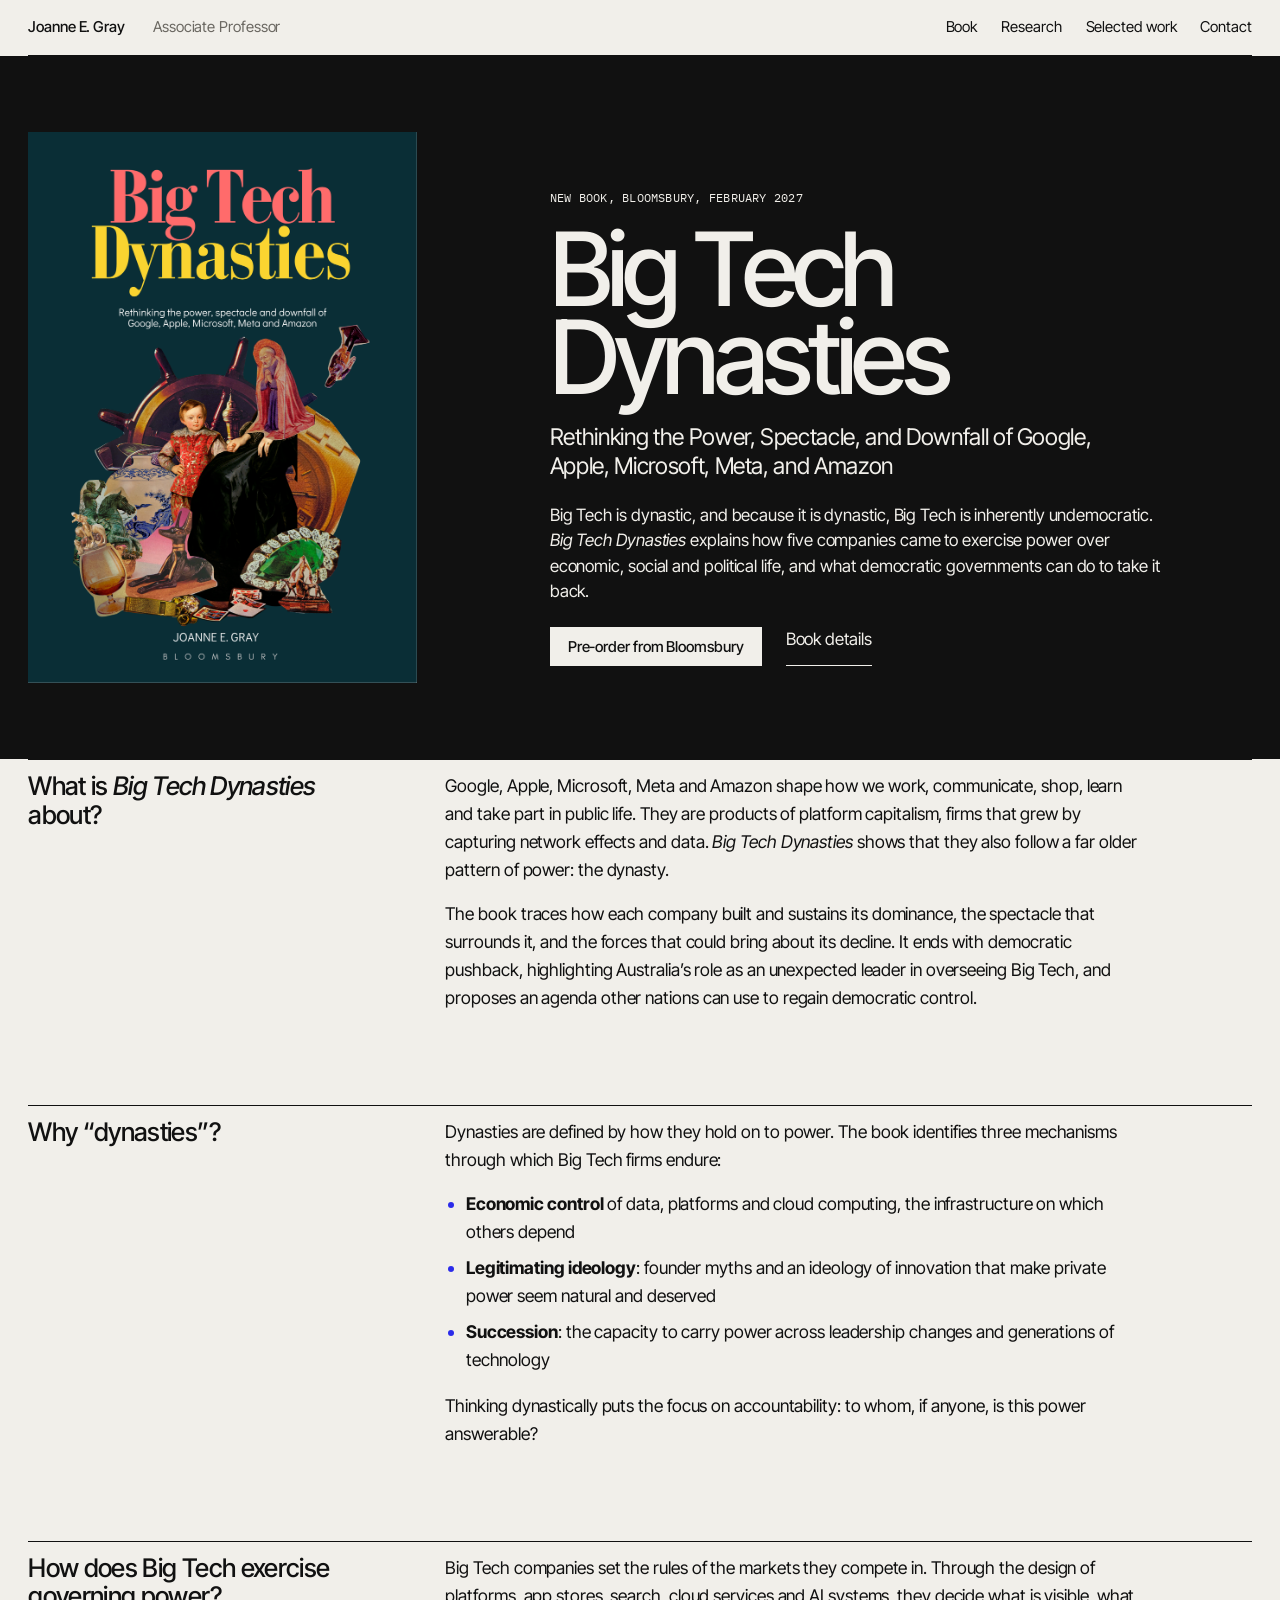
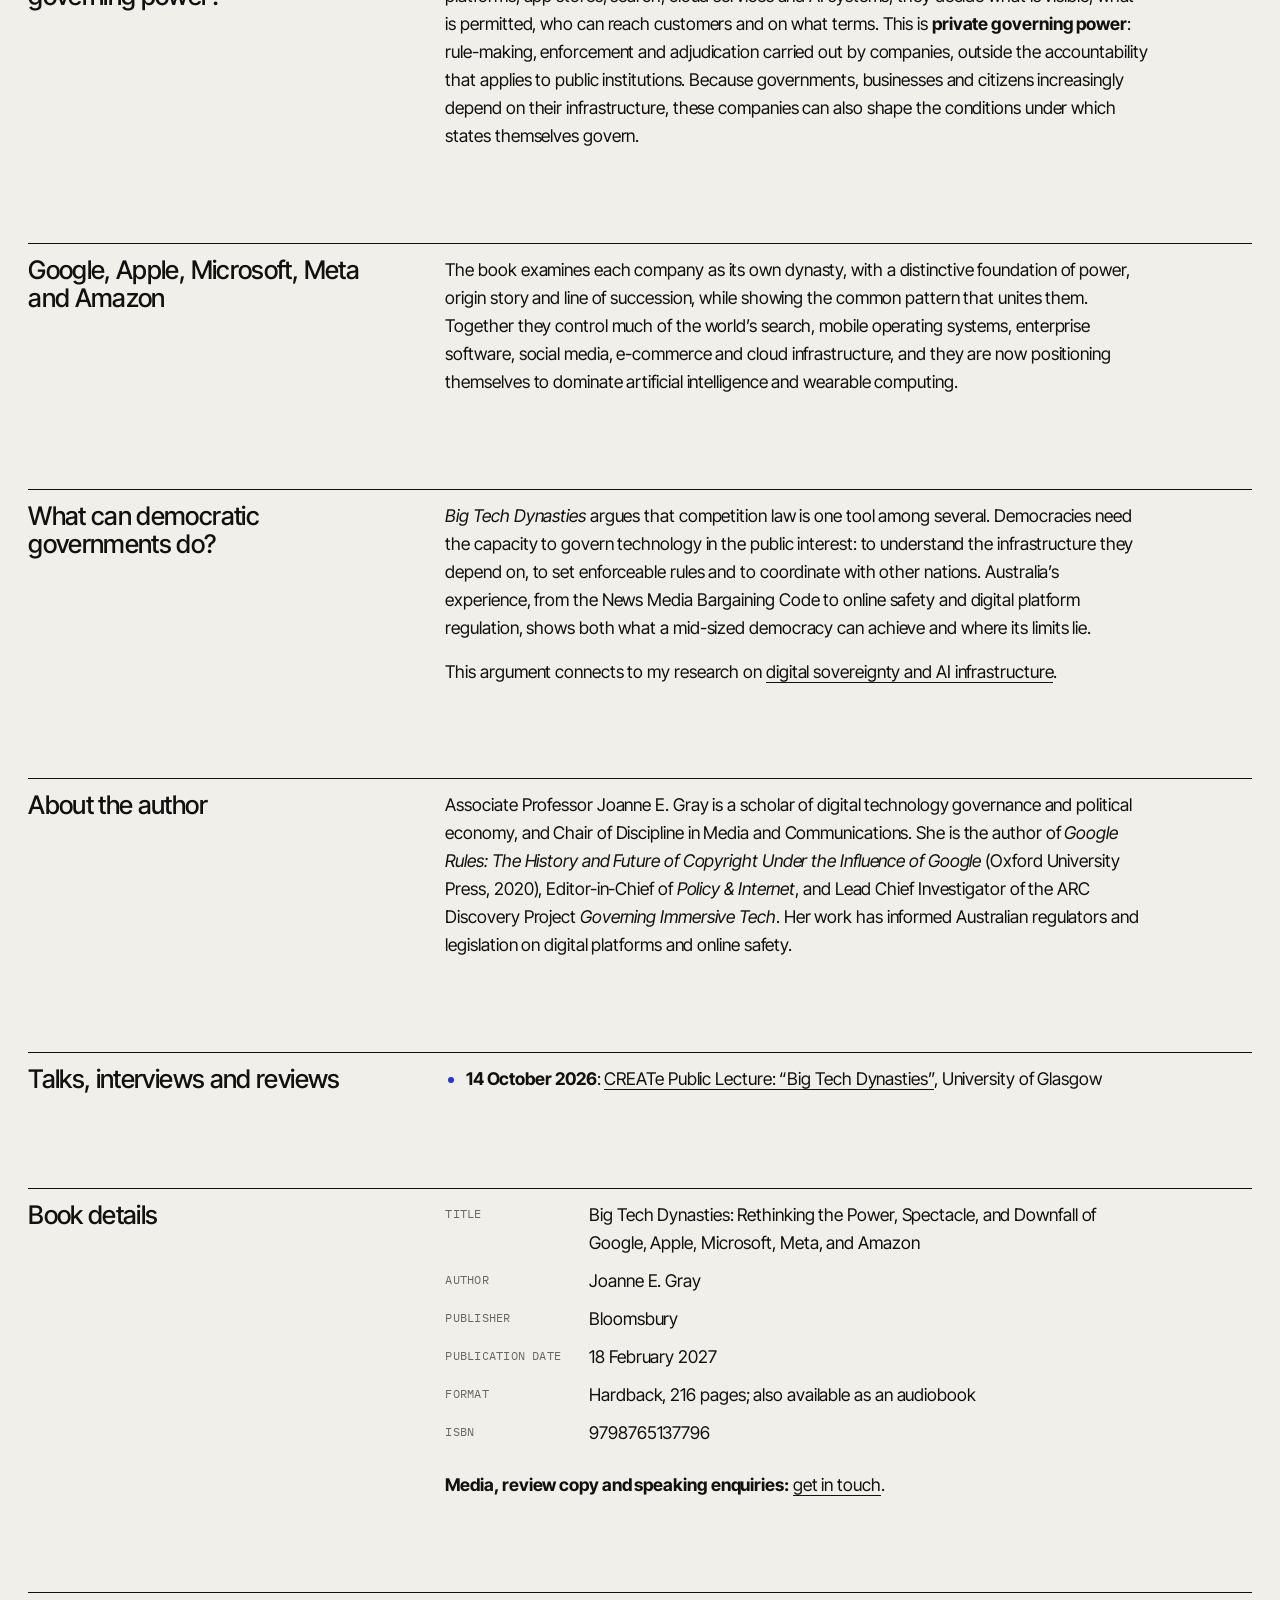
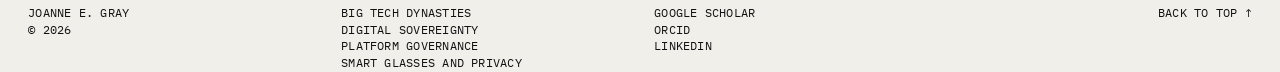
==== commit 8be2d0be: "Update big-tech-dynasties.html" ====
--- a/big-tech-dynasties.html
+++ b/big-tech-dynasties.html
@@ -73,7 +73,7 @@
 <a class="skip" href="#main">Skip to main content</a>
 
 <header class="wrap">
-  <div class="bar"><a class="who" href="/">Joanne E. Gray</a><span class="role">Associate Professor, University of Sydney</span><nav aria-label="Primary"><ul><li><a href="/big-tech-dynasties">Book</a></li><li><a href="/#research">Research</a></li><li><a href="/#work">Selected work</a></li><li><a href="/#contact">Contact</a></li></ul></nav></div>
+  <div class="bar"><a class="who" href="/">Joanne E. Gray</a><span class="role">Associate Professor</span><nav aria-label="Primary"><ul><li><a href="/big-tech-dynasties">Book</a></li><li><a href="/#research">Research</a></li><li><a href="/#work">Selected work</a></li><li><a href="/#contact">Contact</a></li></ul></nav></div>
 </header>
 
 <main id="main">
@@ -96,7 +96,7 @@
 <section class="grid body-sec" id="companies"><h2 class="side">Google, Apple, Microsoft, Meta and Amazon</h2><div class="content"><p>The book examines each company as its own dynasty, with a distinctive foundation of power, origin story and line of succession, while showing the common pattern that unites them. Together they control much of the world’s search, mobile operating systems, enterprise software, social media, e-commerce and cloud infrastructure, and they are now positioning themselves to dominate artificial intelligence and wearable computing.</p></div></section>
 <section class="grid body-sec" id="democratic-response"><h2 class="side">What can democratic governments do?</h2><div class="content"><p><em>Big Tech Dynasties</em> argues that competition law is one tool among several. Democracies need the capacity to govern technology in the public interest: to understand the infrastructure they depend on, to set enforceable rules and to coordinate with other nations. Australia’s experience, from the News Media Bargaining Code to online safety and digital platform regulation, shows both what a mid-sized democracy can achieve and where its limits lie.</p>
       <p>This argument connects to my research on <a href="/digital-sovereignty">digital sovereignty and AI infrastructure</a>.</p></div></section>
-<section class="grid body-sec" id="author"><h2 class="side">About the author</h2><div class="content"><p>Associate Professor Joanne E. Gray is a scholar of digital technology governance and political economy at the University of Sydney, where she is Chair of Discipline in Media and Communications. She is the author of <em>Google Rules: The History and Future of Copyright Under the Influence of Google</em> (Oxford University Press, 2020), Editor-in-Chief of <em>Policy &amp; Internet</em>, and Lead Chief Investigator of the ARC Discovery Project <em>Governing Immersive Tech</em>. Her work has informed Australian regulators and legislation on digital platforms and online safety.</p></div></section>
+<section class="grid body-sec" id="author"><h2 class="side">About the author</h2><div class="content"><p>Associate Professor Joanne E. Gray is a scholar of digital technology governance and political economy, and Chair of Discipline in Media and Communications. She is the author of <em>Google Rules: The History and Future of Copyright Under the Influence of Google</em> (Oxford University Press, 2020), Editor-in-Chief of <em>Policy &amp; Internet</em>, and Lead Chief Investigator of the ARC Discovery Project <em>Governing Immersive Tech</em>. Her work has informed Australian regulators and legislation on digital platforms and online safety.</p></div></section>
 <section class="grid body-sec" id="events"><h2 class="side">Talks, interviews and reviews</h2><div class="content"><ul>
         <li><strong>14 October 2026</strong>: <a href="https://www.gla.ac.uk/events/listings/index.html/event/14883">CREATe Public Lecture: “Big Tech Dynasties”</a>, University of Glasgow</li>
         <!-- Add launch events, interviews, podcasts and reviews here as they appear -->
@@ -117,7 +117,7 @@
   <div class="grid rule meta" style="padding-top:12px">
     <div>Joanne E. Gray<br>© 2026</div>
     <div><ul><li><a href="/big-tech-dynasties">Big Tech Dynasties</a></li><li><a href="/digital-sovereignty">Digital sovereignty</a></li><li><a href="/platform-governance">Platform governance</a></li><li><a href="/smart-glasses-privacy">Smart glasses and privacy</a></li></ul></div>
-    <div><ul><li><a href="https://scholar.google.com/citations?hl=en&amp;user=UfW7GFQAAAAJ">Google Scholar</a></li><li><a href="https://orcid.org/0000-0001-5425-4979">ORCID</a></li><li><a href="https://profiles.sydney.edu.au/j.gray">University profile</a></li><li><a href="https://www.linkedin.com/in/jograycy7">LinkedIn</a></li></ul></div>
+    <div><ul><li><a href="https://scholar.google.com/citations?hl=en&amp;user=UfW7GFQAAAAJ">Google Scholar</a></li><li><a href="https://orcid.org/0000-0001-5425-4979">ORCID</a></li><li><a href="https://www.linkedin.com/in/jograycy7">LinkedIn</a></li></ul></div>
     <div class="c4"><a href="#main">Back to top ↑</a></div>
   </div>
 </footer>
--- a/site.css
+++ b/site.css
@@ -21,7 +21,7 @@
 .skip:focus { left: var(--pad); top: var(--pad); background: var(--ink); color: var(--paper); padding: 6px 10px; z-index: 10; }
 
 /* Grid */
-.wrap { padding: 0 var(--pad); }
+.wrap { padding: 0 var(--pad); max-width: 1600px; margin: 0 auto; }
 .grid { display: grid; grid-template-columns: repeat(12, 1fr); column-gap: var(--pad); }
 .rule { border-top: 1px solid var(--line); }
 .meta { font: 400 11.5px/1.45 var(--mono); letter-spacing: .02em; text-transform: uppercase; }
@@ -35,26 +35,25 @@
 .bar nav ul { display: flex; gap: 24px; list-style: none; margin: 0; padding: 0; }
 
 /* Hero */
-.hero { min-height: calc(100vh - 80px); display: flex; flex-direction: column; justify-content: space-between; }
-.hero-body { padding-top: clamp(24px, 6vh, 72px); align-items: start; }
-.hero-photo { grid-column: 1 / span 4; }
-.hero-photo img { width: 100%; aspect-ratio: 4 / 5; object-fit: cover; object-position: 50% 30%; filter: grayscale(1) contrast(1.05); }
-.hero-photo .meta { margin-top: 8px; display: flex; justify-content: space-between; }
-.hero-text { grid-column: 6 / span 7; }
-.hero-text .lead { font-size: clamp(26px, 2.6vw, 40px); line-height: 1.12; letter-spacing: -.025em; font-weight: 500; margin: 0 0 28px; }
+.hero { padding-bottom: clamp(56px, 9vw, 120px); }
+.banner { margin: 0; }
+.banner img { width: 100%; height: min(80vh, 62vw); object-fit: cover; object-position: 52% 36%; }
+.bigname { padding-top: clamp(10px, 1.4vw, 18px); }
+.bigname h1 { margin: 0; font-weight: 500; font-size: clamp(56px, 13.4vw, 236px); line-height: .84; letter-spacing: -.055em; white-space: nowrap; transform: translateX(-.04em); }
+.bigname .meta { display: flex; justify-content: space-between; margin-top: 12px; padding-bottom: 12px; }
+.hero-body { border-top: 1px solid var(--line); padding-top: clamp(24px, 3.5vw, 48px); align-items: start; }
+.hero .lead { grid-column: 1 / span 5; font-size: clamp(26px, 2.6vw, 40px); line-height: 1.12; letter-spacing: -.025em; font-weight: 500; margin: 0; }
+.hero-text { grid-column: 7 / span 6; }
 .hero-text p { max-width: 36em; margin: 0 0 14px; }
 .hero-text .sub { color: var(--mute); }
 .hero-links { display: flex; gap: 24px; flex-wrap: wrap; margin-top: 22px; }
 .ulink { border-bottom: 1px solid currentColor; padding-bottom: 1px; }
-.bigname { margin: clamp(32px, 6vh, 64px) 0 0; border-top: 1px solid var(--line); padding-top: 6px; }
-.bigname h1 { margin: 0; font-weight: 500; font-size: clamp(56px, 13.4vw, 236px); line-height: .84; letter-spacing: -.055em; white-space: nowrap; transform: translateX(-.04em); }
-.bigname .meta { display: flex; justify-content: space-between; margin-top: 10px; padding-bottom: 12px; }
 
 /* Sections */
 section { padding: 0 0 clamp(56px, 9vw, 120px); }
-.sec-head { padding-top: 10px; margin-bottom: clamp(28px, 4vw, 56px); }
+.sec-head { padding-top: 10px; margin-bottom: clamp(20px, 2.5vw, 36px); }
 .sec-head .meta { grid-column: 1 / span 3; }
-.sec-head h2 { grid-column: 4 / span 9; margin: 0; font-weight: 500; font-size: clamp(30px, 3.6vw, 56px); line-height: 1.02; letter-spacing: -.035em; }
+.sec-head h2 { grid-column: 4 / span 9; margin: 0; font-weight: 500; font-size: clamp(24px, 2.3vw, 36px); line-height: 1.1; letter-spacing: -.025em; }
 
 /* Book block */
 .book { background: var(--ink); color: var(--paper); padding-bottom: 0; }
@@ -72,15 +71,15 @@
 .btn { display: inline-block; background: var(--ink); color: var(--paper); padding: 12px 18px; font: 500 15px/1 var(--sans); }
 .btn:hover { background: var(--paper); color: var(--ink); }
 
-main .intro { grid-column: 4 / span 6; margin: 0 0 40px; }
+main .intro { grid-column: 4 / span 6; margin: 0 0 32px; font-size: 16px; color: var(--mute); }
 
 /* Index rows (research areas, selected work) */
 .rows { grid-column: 1 / -1; list-style: none; margin: 0; padding: 0; }
-.row { display: grid; grid-template-columns: repeat(12, 1fr); column-gap: var(--pad); border-top: 1px solid var(--line); padding: 16px 0 22px; }
+.row { display: grid; grid-template-columns: repeat(12, 1fr); column-gap: var(--pad); border-top: 1px solid var(--line); padding: 14px 0 18px; }
 .rows li:last-child .row { border-bottom: 1px solid var(--line); }
-.row .meta { grid-column: 1 / span 3; padding-top: 7px; color: var(--mute); }
-.row h3 { grid-column: 4 / span 5; margin: 0; font-weight: 500; font-size: clamp(22px, 2.1vw, 32px); line-height: 1.08; letter-spacing: -.025em; }
-.row p { grid-column: 9 / span 4; margin: 4px 0 0; color: var(--ink); font-size: 15.5px; }
+.row .meta { grid-column: 1 / span 3; padding-top: 5px; color: var(--mute); }
+.row h3 { grid-column: 4 / span 6; margin: 0; font-weight: 500; font-size: clamp(18px, 1.45vw, 22px); line-height: 1.2; letter-spacing: -.015em; }
+.row p { grid-column: 4 / span 6; margin: 6px 0 0; color: var(--mute); font-size: 15px; line-height: 1.5; }
 a.row:hover h3, a.row:hover .meta { color: var(--red); }
 
 /* Publications */
@@ -95,7 +94,7 @@
 .profiles { grid-column: 4 / span 9; display: flex; flex-wrap: wrap; gap: 10px 28px; }
 
 /* Contact */
-.contact .mail { grid-column: 1 / -1; font-weight: 500; font-size: clamp(34px, 7.2vw, 128px); line-height: .95; letter-spacing: -.05em; margin: 0 0 32px; word-break: break-word; }
+.contact .mail { grid-column: 4 / span 9; font-weight: 500; font-size: clamp(20px, 1.8vw, 28px); line-height: 1.2; letter-spacing: -.015em; margin: 0 0 16px; word-break: break-word; }
 .contact .mail a:hover { color: var(--red); }
 .contact p { grid-column: 4 / span 6; margin: 0 0 12px; }
 
@@ -151,12 +150,12 @@
   .bar nav { margin-left: 0; width: 100%; }
   .bar nav ul { gap: 18px; flex-wrap: wrap; }
   .grid, .row, .pub-group { grid-template-columns: repeat(4, 1fr); }
-  .hero { min-height: 0; }
-  .hero-photo { grid-column: 1 / span 3; margin-bottom: 28px; }
+  .banner img { height: 72vh; object-position: 54% 30%; }
+  .hero .lead { grid-column: 1 / -1; margin-bottom: 24px; }
   .hero-text { grid-column: 1 / -1; }
   .bigname h1 { white-space: normal; font-size: 21vw; }
   .sec-head .meta, .sec-head h2, .row .meta, .row h3, .row p, .pub-group > .meta, .pub-group ol, .profiles,
-  .contact p, main .intro, .book-cover, .book-copy, .page-head .meta, .page-head h1, .page-head .lede, .page-head .byline,
+  .contact p, .contact .mail, main .intro, .book-cover, .book-copy, .page-head .meta, .page-head h1, .page-head .lede, .page-head .byline,
   .body-sec > .meta, .body-sec > .side, .body-sec > .content, .book-hero .cover, .book-hero .copy { grid-column: 1 / -1; }
   .sec-head .meta, .row .meta, .pub-group > .meta, .page-head .meta, .body-sec > .meta, .body-sec > .side { margin-bottom: 14px; padding-top: 0; }
   .row p { margin-top: 10px; }
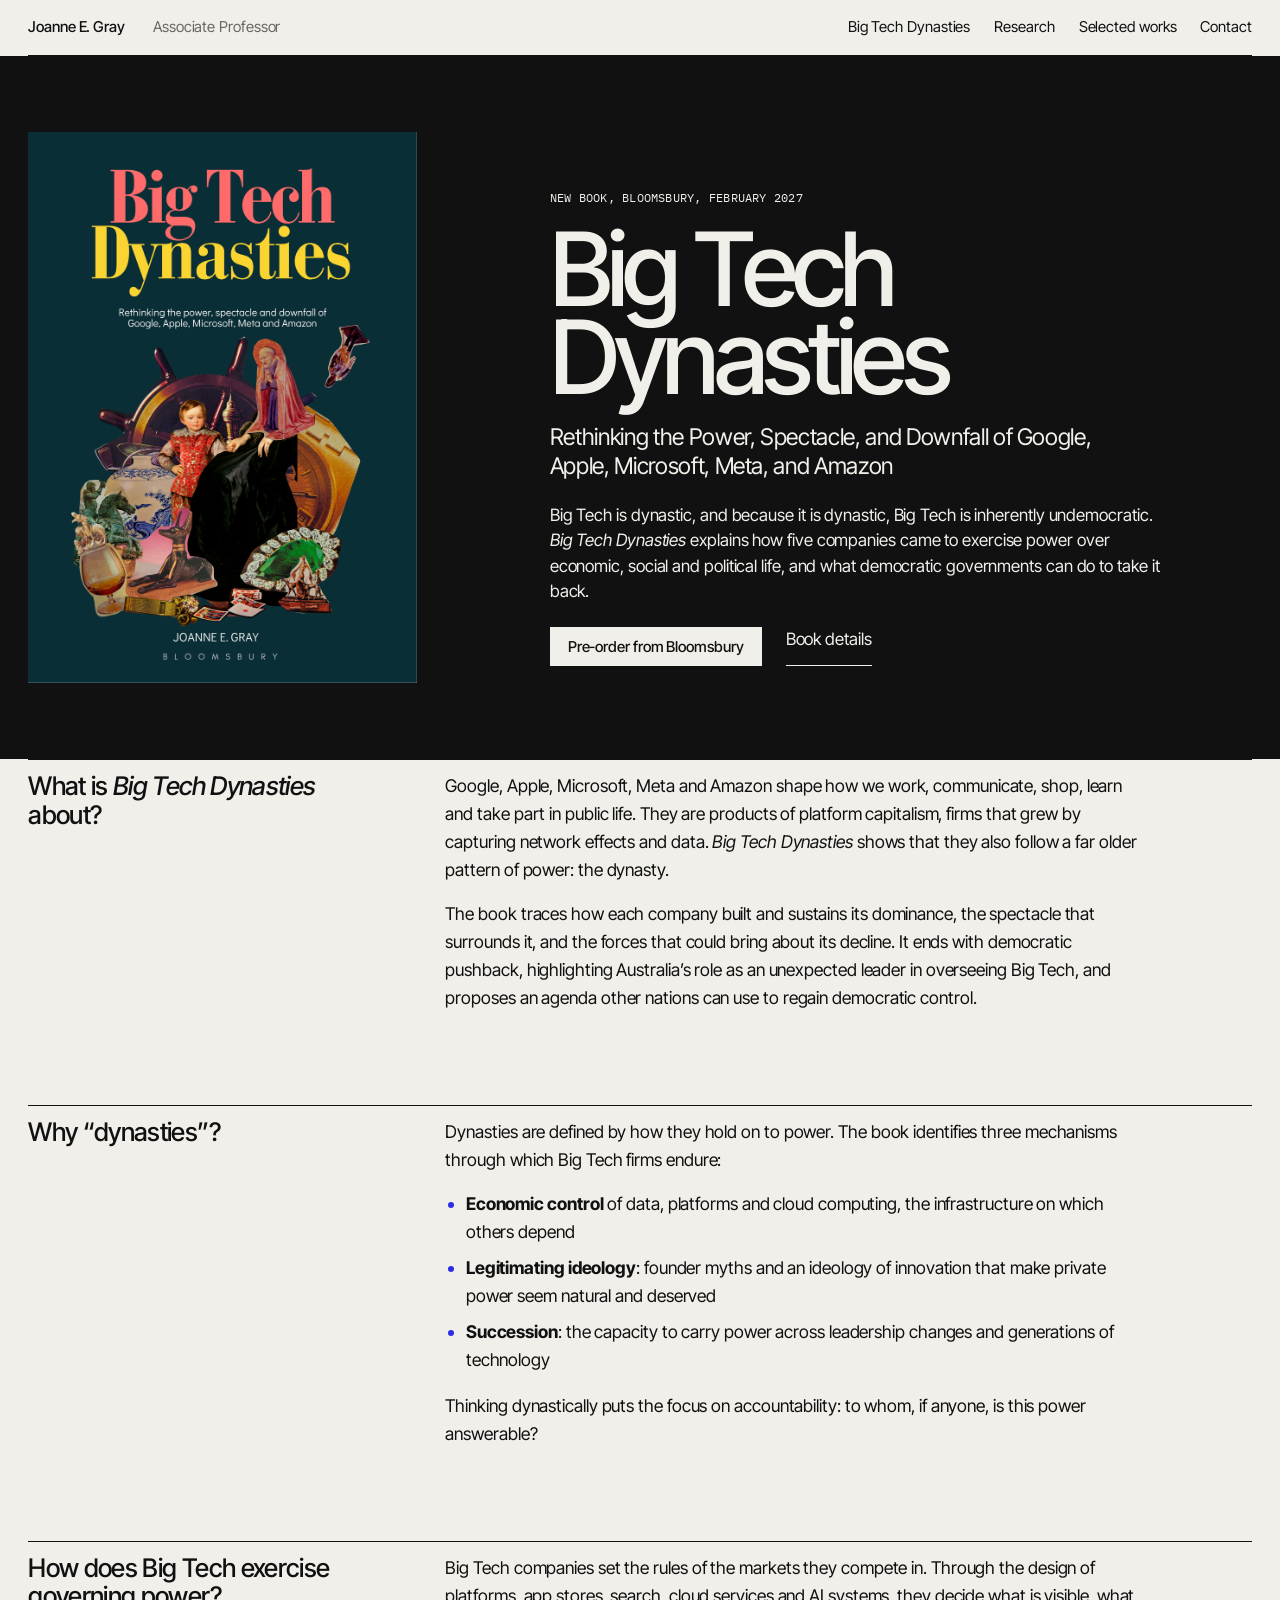
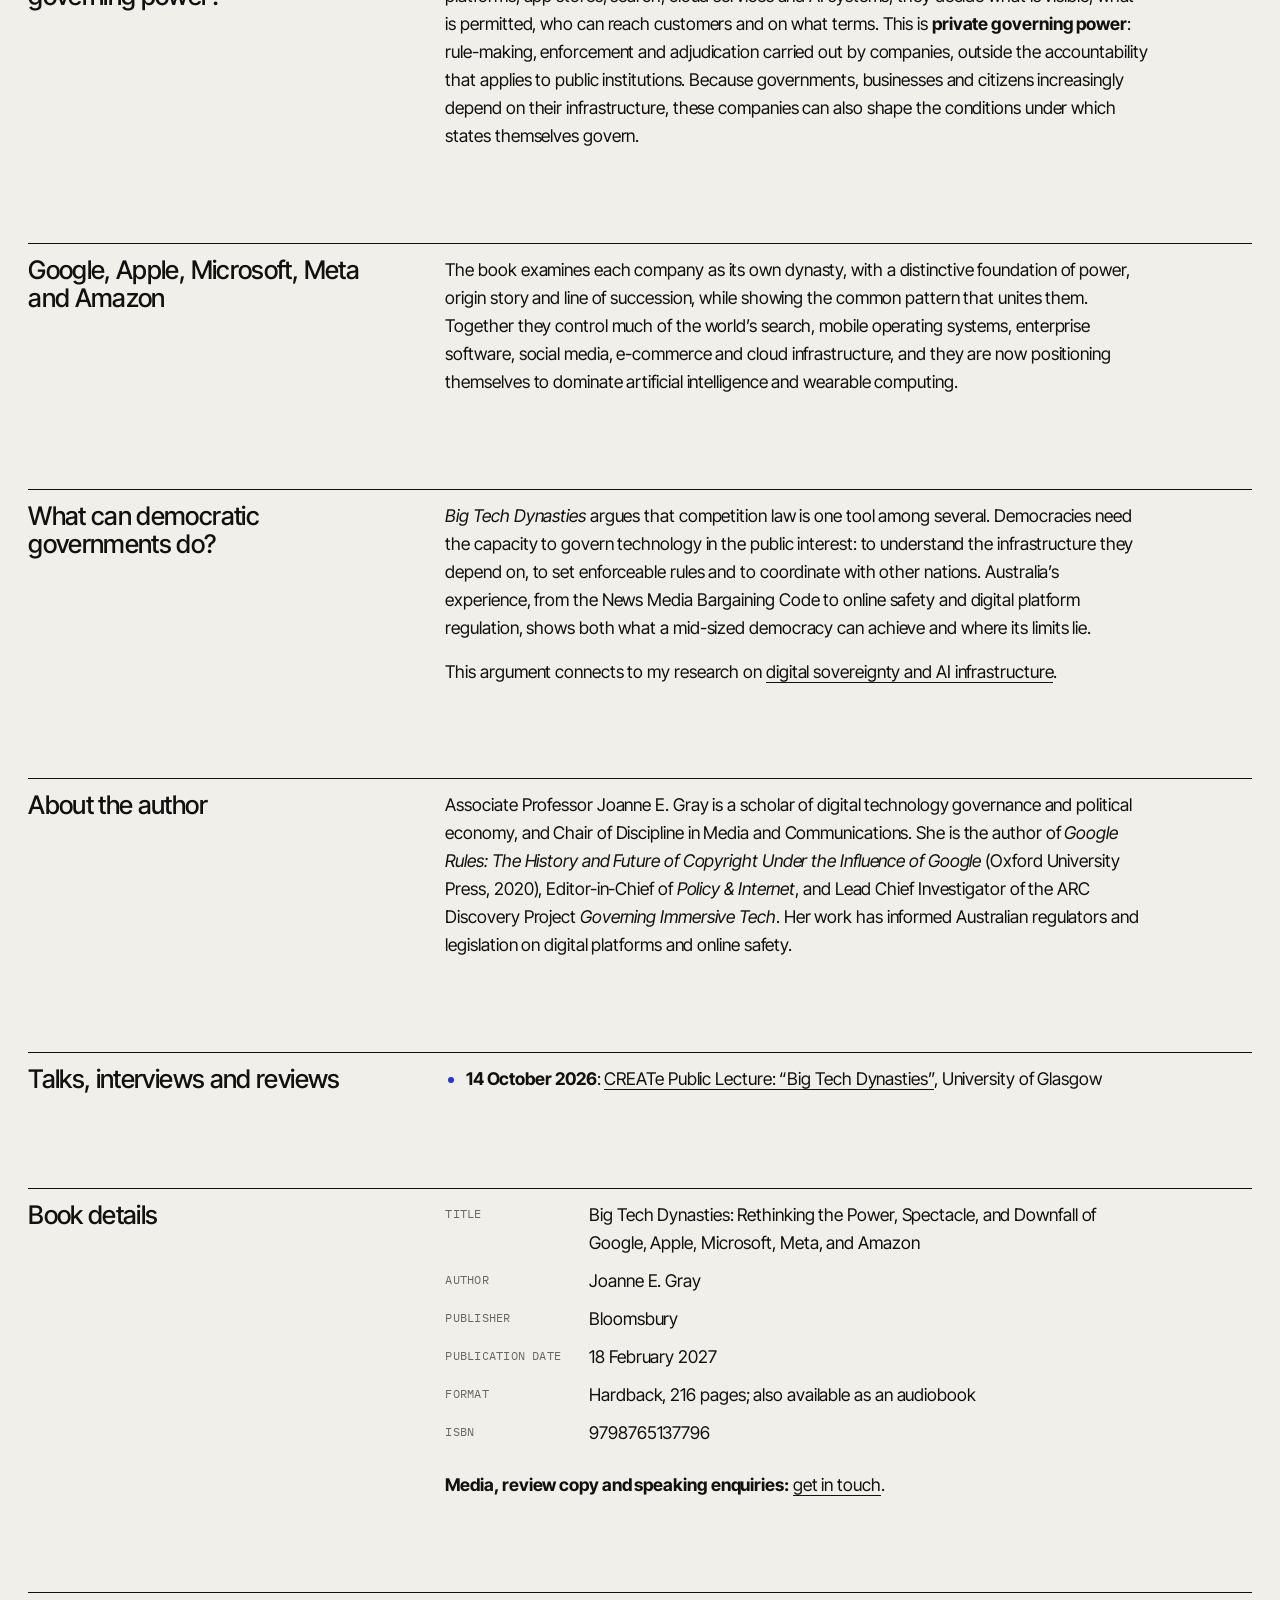
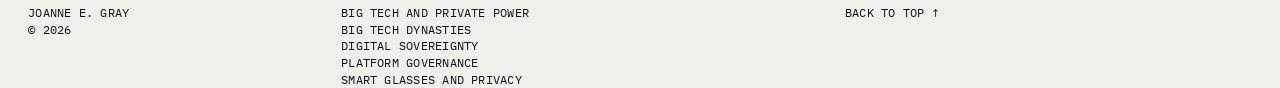
==== commit afbd949d: "Update big-tech-dynasties.html" ====
--- a/big-tech-dynasties.html
+++ b/big-tech-dynasties.html
@@ -73,7 +73,7 @@
 <a class="skip" href="#main">Skip to main content</a>
 
 <header class="wrap">
-  <div class="bar"><a class="who" href="/">Joanne E. Gray</a><span class="role">Associate Professor</span><nav aria-label="Primary"><ul><li><a href="/big-tech-dynasties">Book</a></li><li><a href="/#research">Research</a></li><li><a href="/#work">Selected work</a></li><li><a href="/#contact">Contact</a></li></ul></nav></div>
+  <div class="bar"><a class="who" href="/">Joanne E. Gray</a><span class="role">Associate Professor</span><nav aria-label="Primary"><ul><li><a href="/big-tech-dynasties">Big Tech Dynasties</a></li><li><a href="/#research">Research</a></li><li><a href="/#work">Selected works</a></li><li><a href="/#contact">Contact</a></li></ul></nav></div>
 </header>
 
 <main id="main">
@@ -116,8 +116,7 @@
 <footer class="wrap">
   <div class="grid rule meta" style="padding-top:12px">
     <div>Joanne E. Gray<br>© 2026</div>
-    <div><ul><li><a href="/big-tech-dynasties">Big Tech Dynasties</a></li><li><a href="/digital-sovereignty">Digital sovereignty</a></li><li><a href="/platform-governance">Platform governance</a></li><li><a href="/smart-glasses-privacy">Smart glasses and privacy</a></li></ul></div>
-    <div><ul><li><a href="https://scholar.google.com/citations?hl=en&amp;user=UfW7GFQAAAAJ">Google Scholar</a></li><li><a href="https://orcid.org/0000-0001-5425-4979">ORCID</a></li><li><a href="https://www.linkedin.com/in/jograycy7">LinkedIn</a></li></ul></div>
+    <div><ul><li><a href="/big-tech-power">Big Tech and private power</a></li><li><a href="/big-tech-dynasties">Big Tech Dynasties</a></li><li><a href="/digital-sovereignty">Digital sovereignty</a></li><li><a href="/platform-governance">Platform governance</a></li><li><a href="/smart-glasses-privacy">Smart glasses and privacy</a></li></ul></div>
     <div class="c4"><a href="#main">Back to top ↑</a></div>
   </div>
 </footer>
--- a/site.css
+++ b/site.css
@@ -41,6 +41,9 @@
 .bigname { padding-top: clamp(10px, 1.4vw, 18px); }
 .bigname h1 { margin: 0; font-weight: 500; font-size: clamp(56px, 13.4vw, 236px); line-height: .84; letter-spacing: -.055em; white-space: nowrap; transform: translateX(-.04em); }
 .bigname .meta { display: flex; justify-content: space-between; margin-top: 12px; padding-bottom: 12px; }
+.bigname .homenav { font-size: 13px; }
+.homenav a { padding: 4px 0; border-bottom: 1px solid transparent; }
+.homenav a:hover { border-bottom-color: currentColor; }
 .hero-body { border-top: 1px solid var(--line); padding-top: clamp(24px, 3.5vw, 48px); align-items: start; }
 .hero .lead { grid-column: 1 / span 5; font-size: clamp(26px, 2.6vw, 40px); line-height: 1.12; letter-spacing: -.025em; font-weight: 500; margin: 0; }
 .hero-text { grid-column: 7 / span 6; }
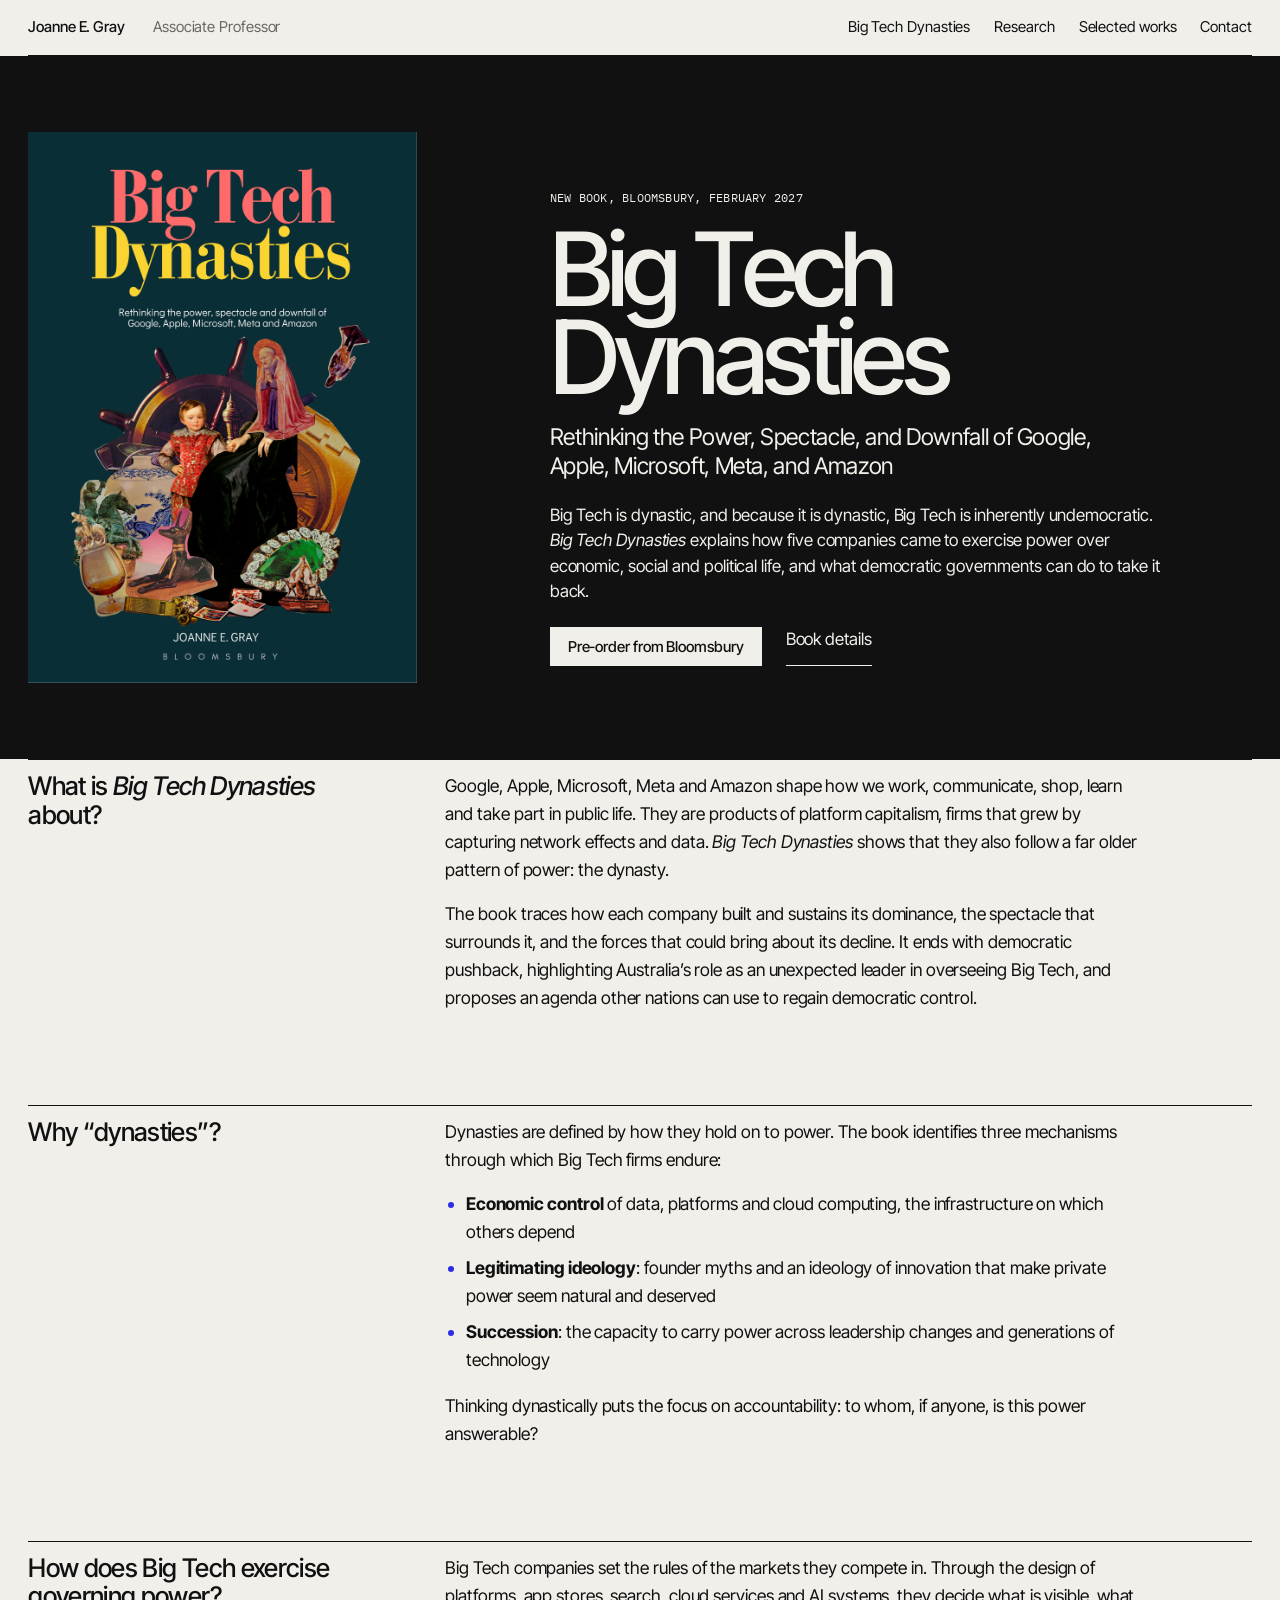
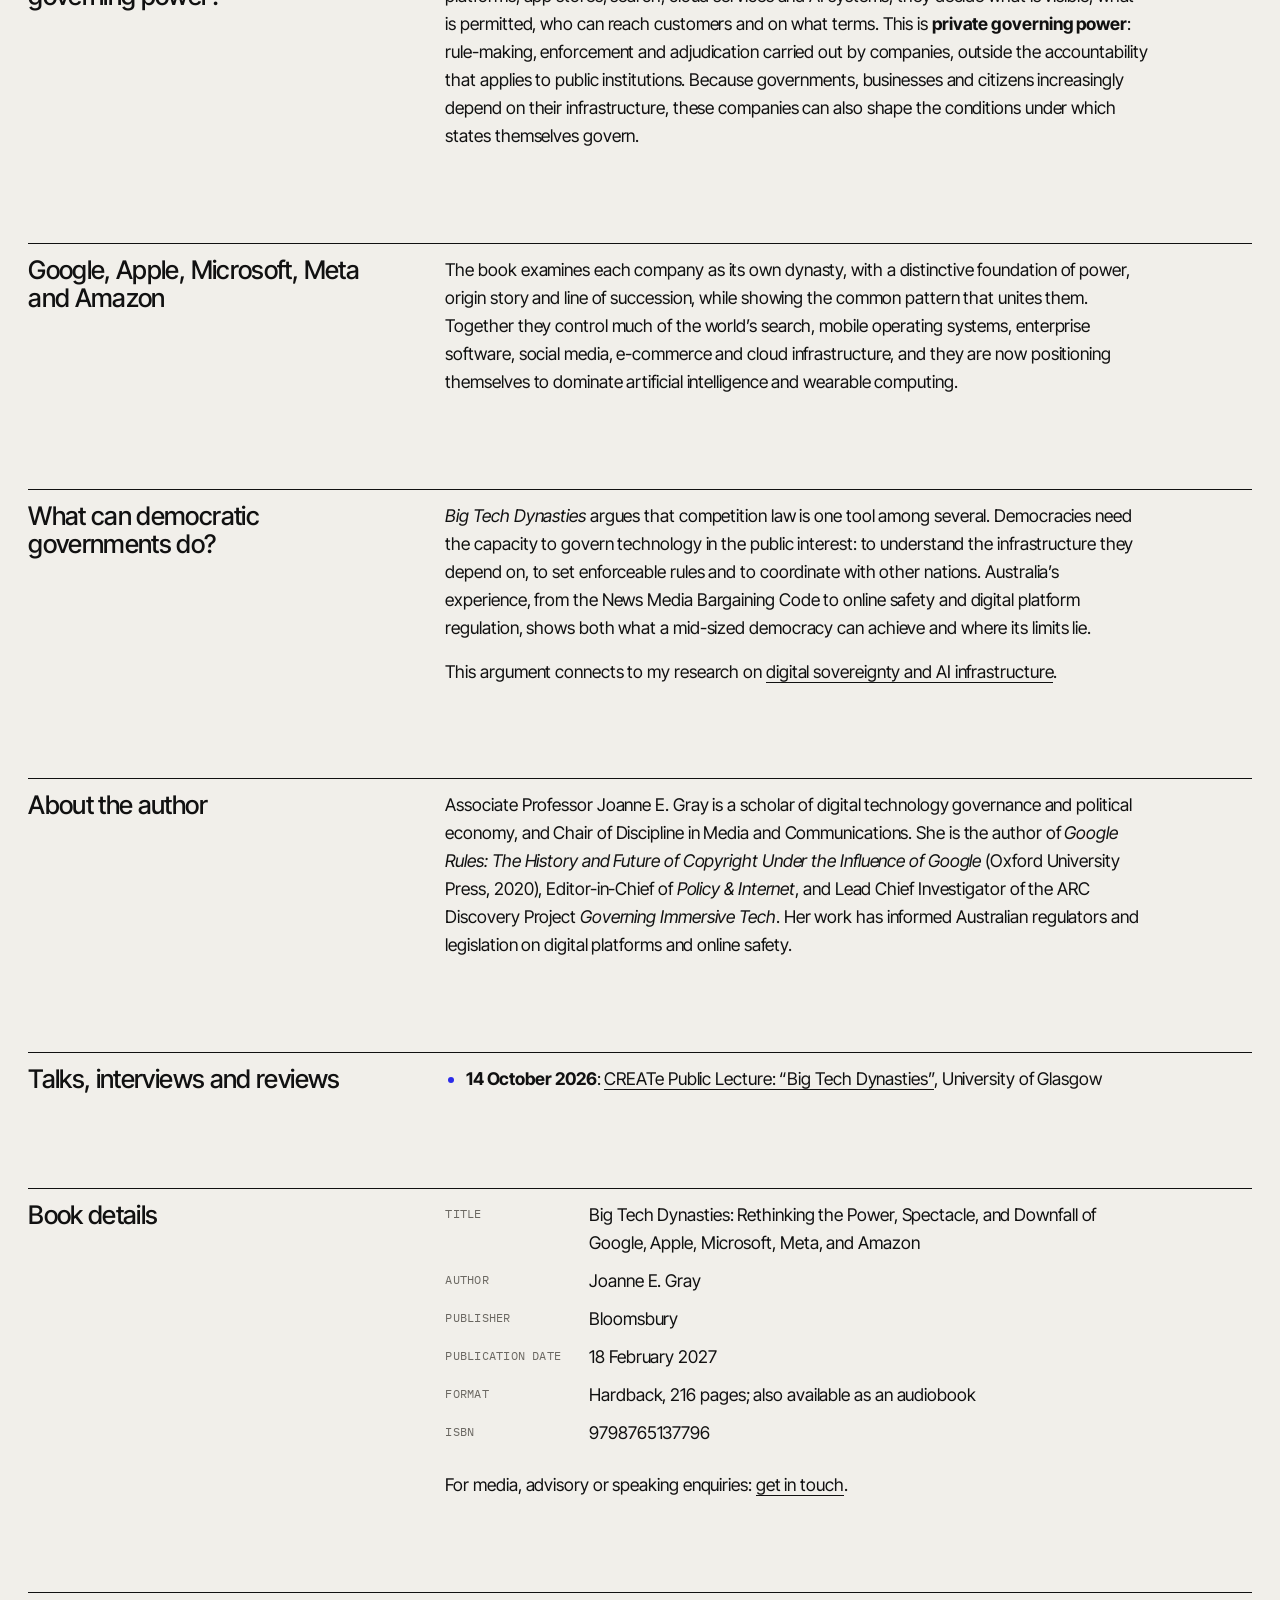
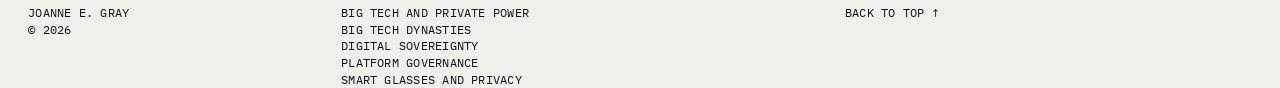
==== commit 7daac5a1: "Update big-tech-dynasties.html" ====
--- a/big-tech-dynasties.html
+++ b/big-tech-dynasties.html
@@ -109,7 +109,7 @@
         <dt>Format</dt><dd>Hardback, 216 pages; also available as an audiobook</dd>
         <dt>ISBN</dt><dd>9798765137796</dd>
       </dl>
-      <p><strong>Media, review copy and speaking enquiries:</strong> <a href="/#contact">get in touch</a>.</p></div></section>
+      <p>For media, advisory or speaking enquiries: <a href="/#contact">get in touch</a>.</p></div></section>
 </article>
 </main>
 
--- a/site.css
+++ b/site.css
@@ -42,8 +42,8 @@
 .bigname h1 { margin: 0; font-weight: 500; font-size: clamp(56px, 13.4vw, 236px); line-height: .84; letter-spacing: -.055em; white-space: nowrap; transform: translateX(-.04em); }
 .bigname .meta { display: flex; justify-content: space-between; margin-top: 12px; padding-bottom: 12px; }
 .bigname .homenav { font-size: 13px; }
-.homenav a { padding: 4px 0; border-bottom: 1px solid transparent; }
-.homenav a:hover { border-bottom-color: currentColor; }
+.homenav a { padding: 2px 0; border-bottom: 1px solid currentColor; }
+.contact h2 a { border-bottom: 2px solid currentColor; }
 .hero-body { border-top: 1px solid var(--line); padding-top: clamp(24px, 3.5vw, 48px); align-items: start; }
 .hero .lead { grid-column: 1 / span 5; font-size: clamp(26px, 2.6vw, 40px); line-height: 1.12; letter-spacing: -.025em; font-weight: 500; margin: 0; }
 .hero-text { grid-column: 7 / span 6; }
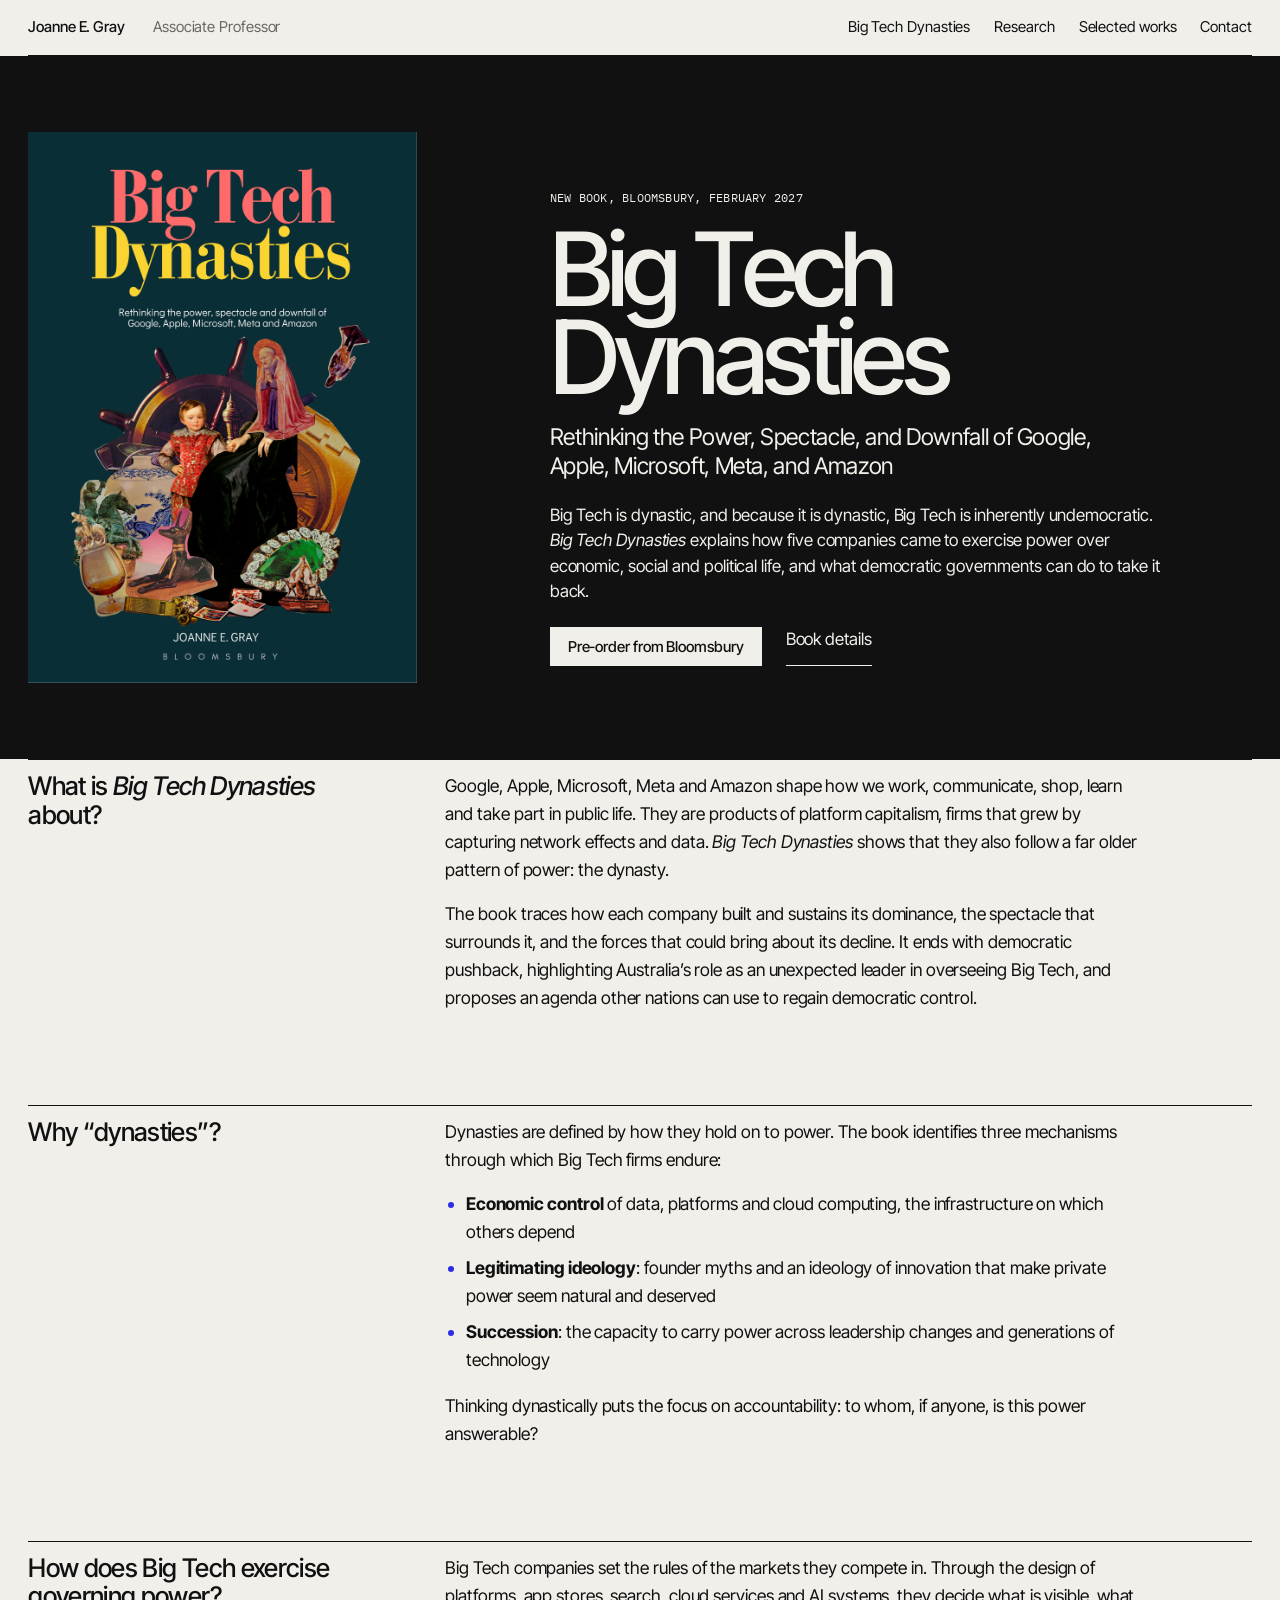
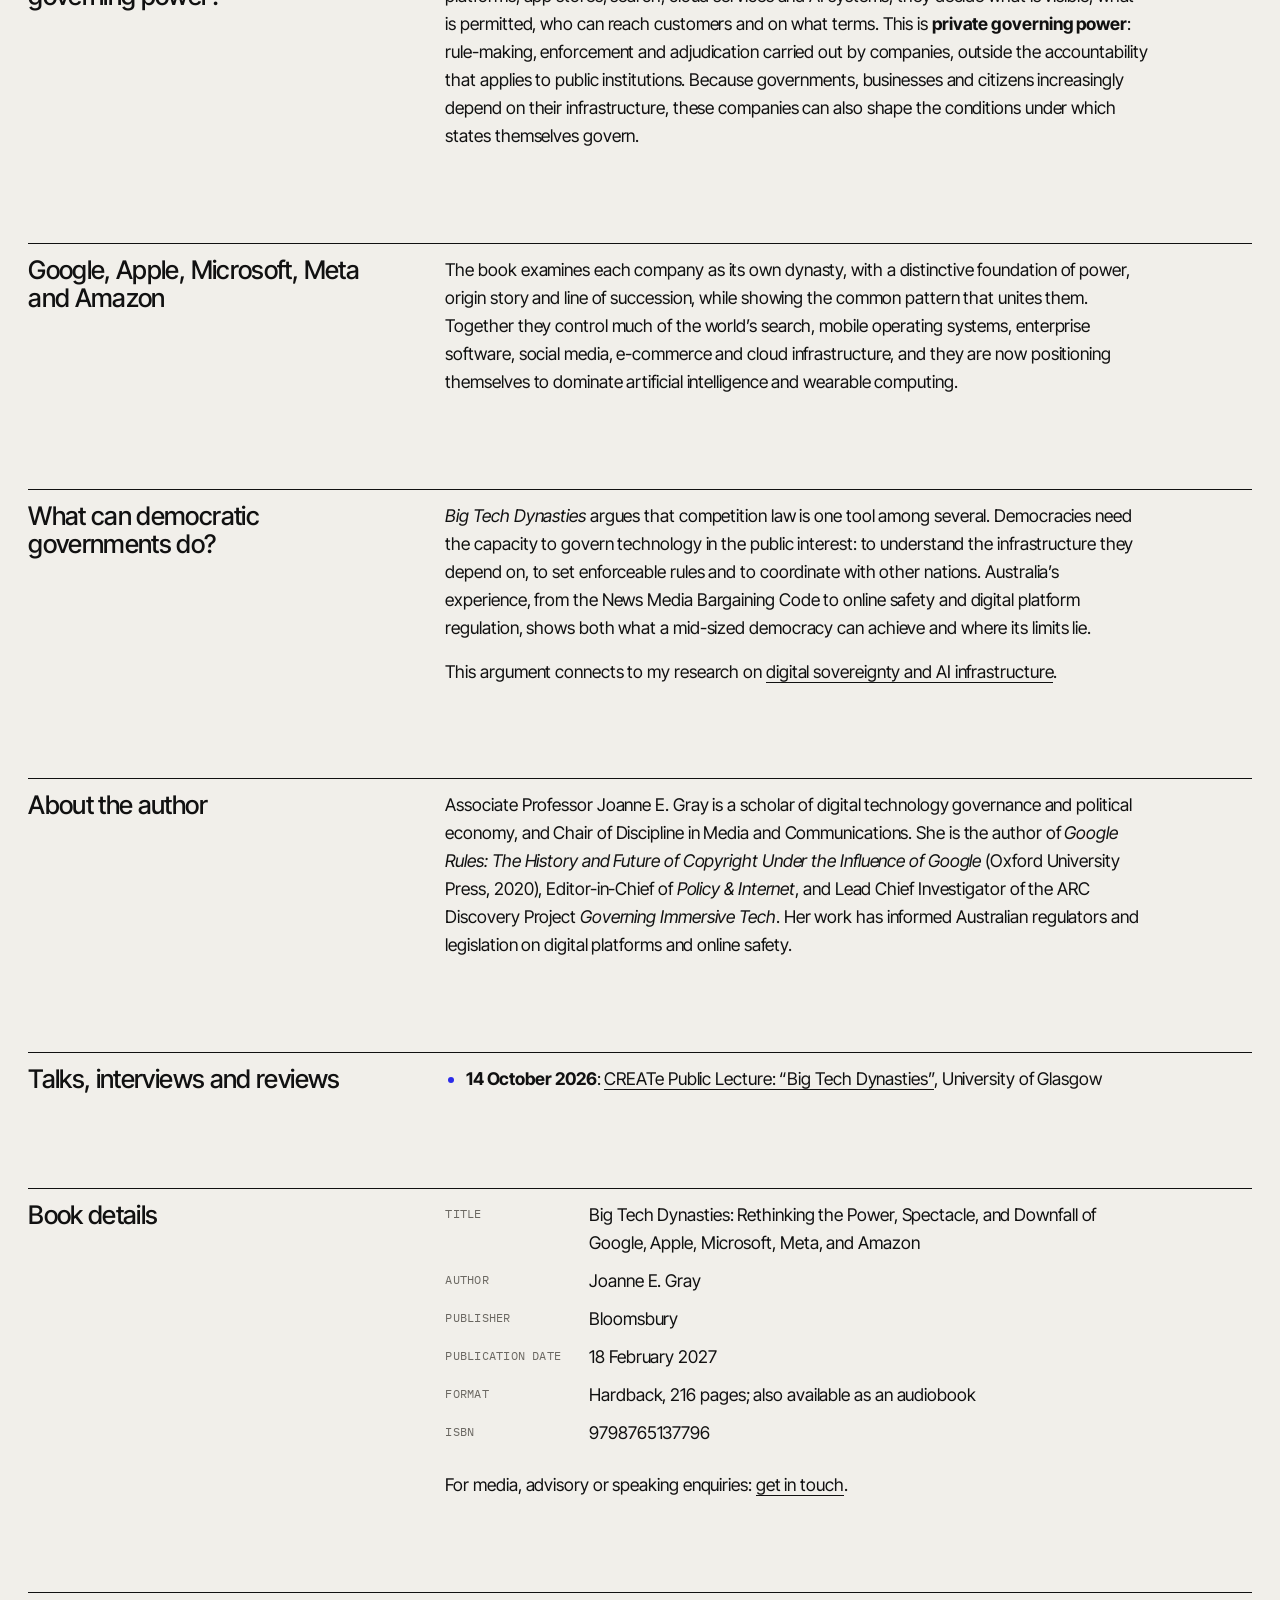
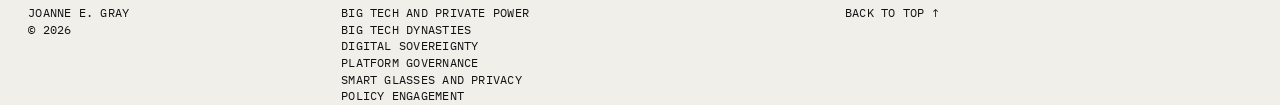
==== commit 7bc8d7db: "Update big-tech-dynasties.html" ====
--- a/big-tech-dynasties.html
+++ b/big-tech-dynasties.html
@@ -116,7 +116,7 @@
 <footer class="wrap">
   <div class="grid rule meta" style="padding-top:12px">
     <div>Joanne E. Gray<br>© 2026</div>
-    <div><ul><li><a href="/big-tech-power">Big Tech and private power</a></li><li><a href="/big-tech-dynasties">Big Tech Dynasties</a></li><li><a href="/digital-sovereignty">Digital sovereignty</a></li><li><a href="/platform-governance">Platform governance</a></li><li><a href="/smart-glasses-privacy">Smart glasses and privacy</a></li></ul></div>
+    <div><ul><li><a href="/big-tech-power">Big Tech and private power</a></li><li><a href="/big-tech-dynasties">Big Tech Dynasties</a></li><li><a href="/digital-sovereignty">Digital sovereignty</a></li><li><a href="/platform-governance">Platform governance</a></li><li><a href="/smart-glasses-privacy">Smart glasses and privacy</a></li><li><a href="/policy-engagement">Policy engagement</a></li></ul></div>
     <div class="c4"><a href="#main">Back to top ↑</a></div>
   </div>
 </footer>
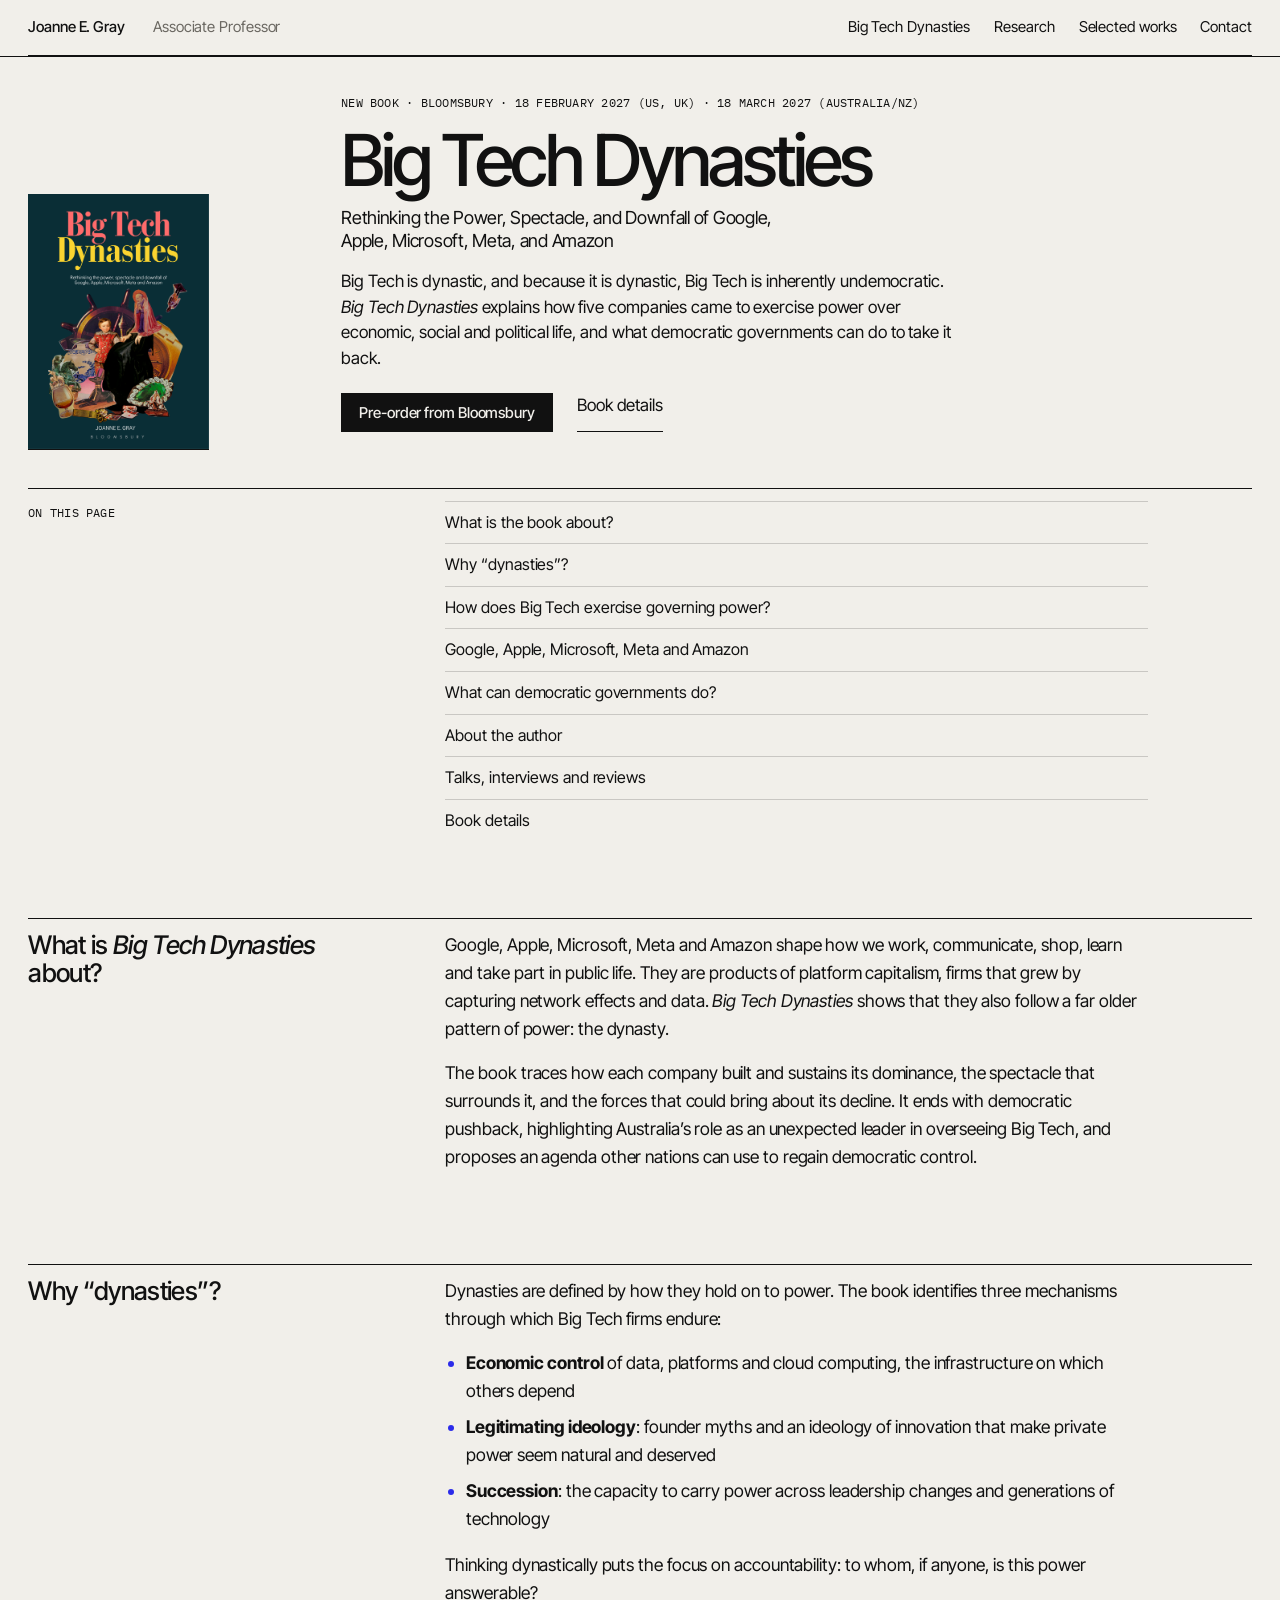
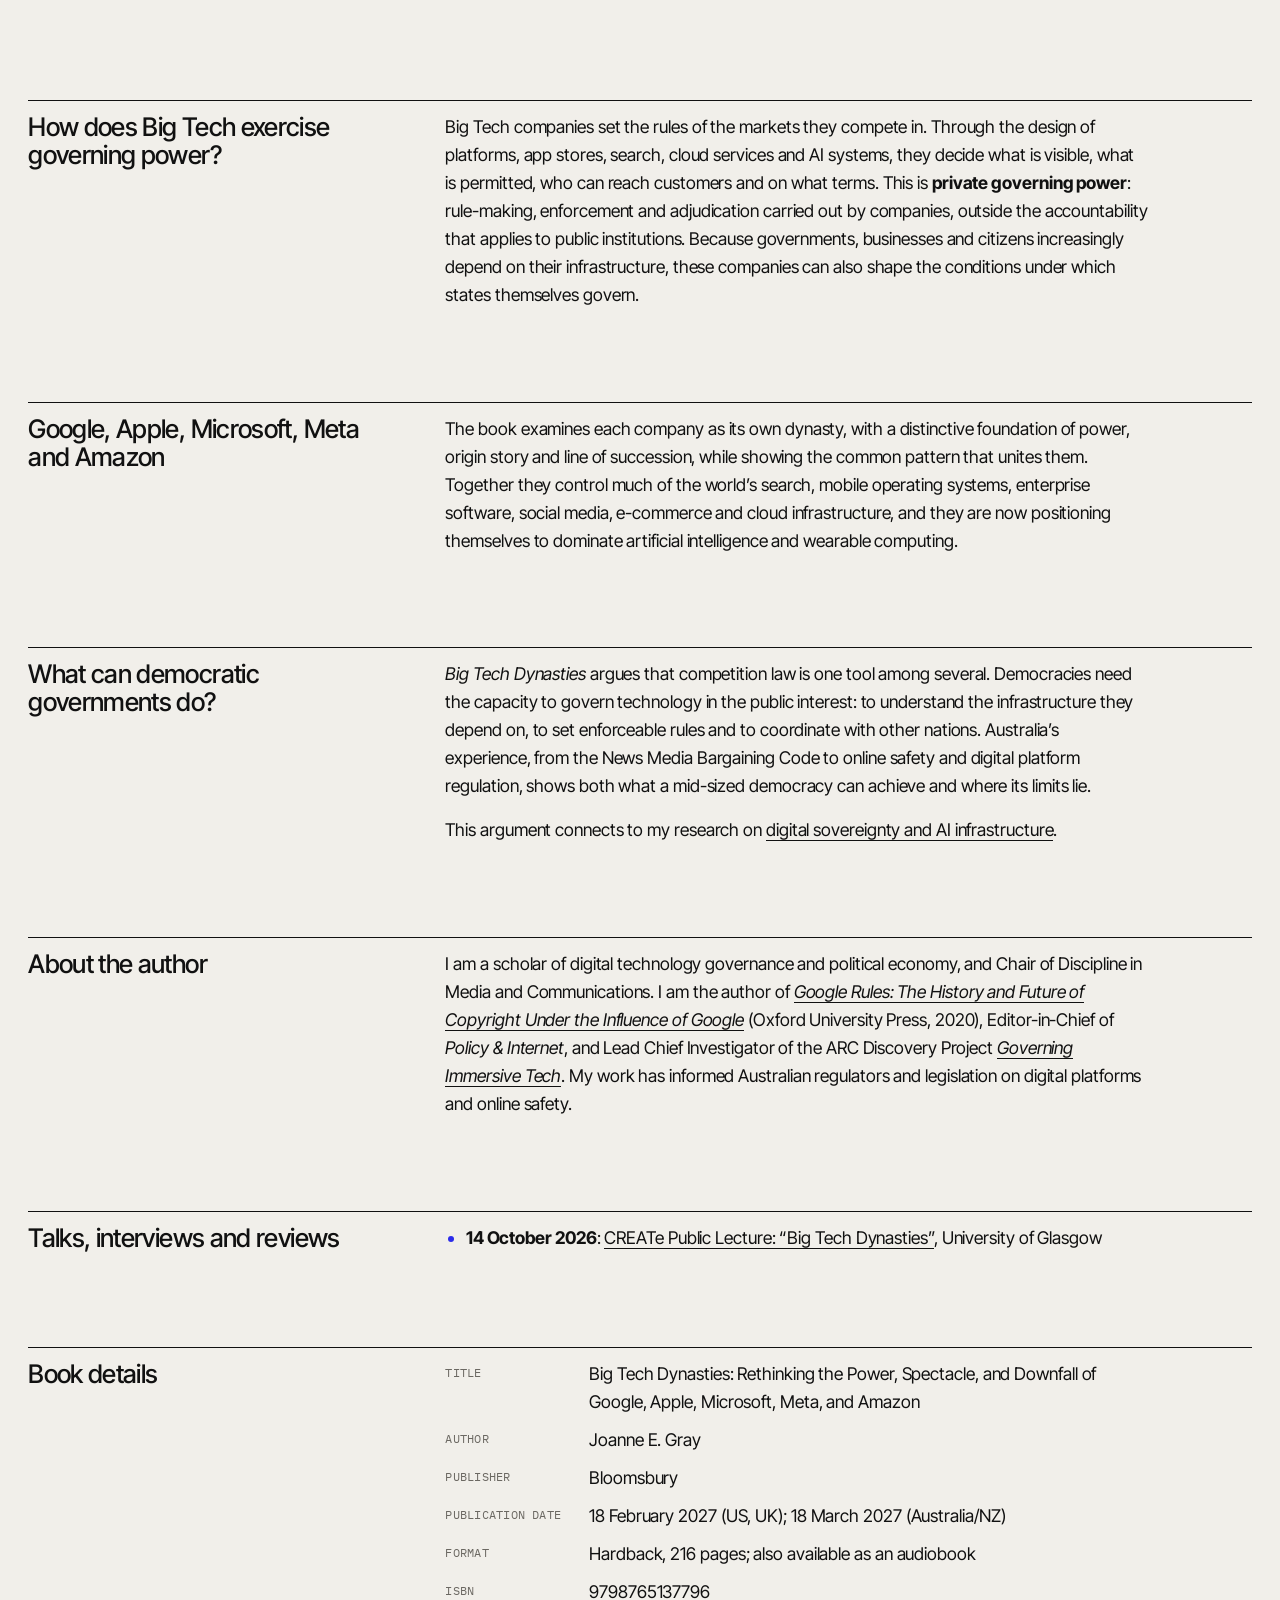
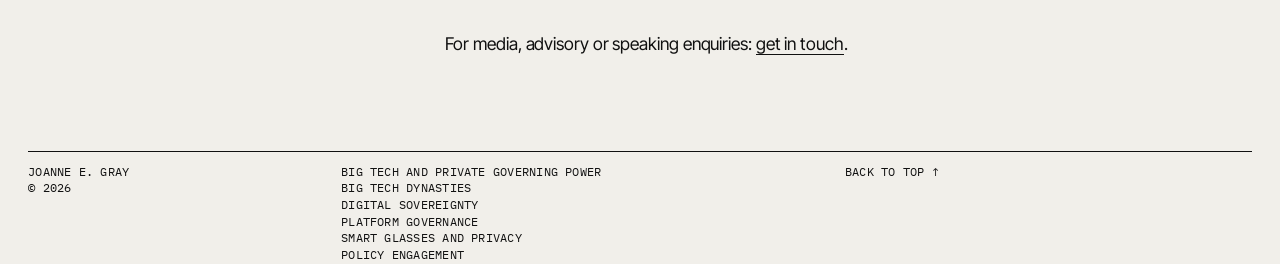
==== commit 804ad898: "Update big-tech-dynasties.html" ====
--- a/big-tech-dynasties.html
+++ b/big-tech-dynasties.html
@@ -77,12 +77,22 @@
 </header>
 
 <main id="main">
-<section class="book-hero"><div class="wrap"><div class="grid" style="align-items:end"><div class="cover"><img class="cover-image" src="/book-cover.png" alt="Cover of Big Tech Dynasties by Joanne E. Gray (Bloomsbury, 2027)" width="900" height="1273"></div><div class="copy"><div class="meta">New book, Bloomsbury, February 2027</div>
+<section class="book-hero"><div class="wrap"><div class="grid" style="align-items:end"><div class="cover"><img class="cover-image" src="/book-cover.png" alt="Cover of Big Tech Dynasties by Joanne E. Gray (Bloomsbury, 2027)" width="900" height="1273"></div><div class="copy"><div class="meta">New book · Bloomsbury · 18 February 2027 (US, UK) · 18 March 2027 (Australia/NZ)</div>
 <h1 id="page-title">Big Tech Dynasties</h1>
 <p class="subtitle">Rethinking the Power, Spectacle, and Downfall of Google, Apple, Microsoft, Meta, and Amazon</p>
 <p>Big Tech is dynastic, and because it is dynastic, Big Tech is inherently undemocratic. <em>Big Tech Dynasties</em> explains how five companies came to exercise power over economic, social and political life, and what democratic governments can do to take it back.</p>
 <p class="hero-links"><a class="btn" href="https://www.bloomsbury.com/au/big-tech-dynasties-9798765137796/" target="_blank" rel="noopener">Pre-order from Bloomsbury</a> <a class="ulink" href="#details">Book details</a></p></div></div></div></section>
 <article class="wrap">
+<section class="grid body-sec toc" aria-label="On this page"><div class="meta">On this page</div><div class="content"><ol>
+<li><a href="#about-the-book">What is the book about?</a></li>
+<li><a href="#why-dynasties">Why “dynasties”?</a></li>
+<li><a href="#governing-power">How does Big Tech exercise governing power?</a></li>
+<li><a href="#companies">Google, Apple, Microsoft, Meta and Amazon</a></li>
+<li><a href="#democratic-response">What can democratic governments do?</a></li>
+<li><a href="#author">About the author</a></li>
+<li><a href="#events">Talks, interviews and reviews</a></li>
+<li><a href="#details">Book details</a></li>
+</ol></div></section>
 <section class="grid body-sec" id="about-the-book"><h2 class="side">What is <em>Big Tech Dynasties</em> about?</h2><div class="content"><p>Google, Apple, Microsoft, Meta and Amazon shape how we work, communicate, shop, learn and take part in public life. They are products of platform capitalism, firms that grew by capturing network effects and data. <em>Big Tech Dynasties</em> shows that they also follow a far older pattern of power: the dynasty.</p>
       <p>The book traces how each company built and sustains its dominance, the spectacle that surrounds it, and the forces that could bring about its decline. It ends with democratic pushback, highlighting Australia’s role as an unexpected leader in overseeing Big Tech, and proposes an agenda other nations can use to regain democratic control.</p></div></section>
 <section class="grid body-sec" id="why-dynasties"><h2 class="side">Why “dynasties”?</h2><div class="content"><p>Dynasties are defined by how they hold on to power. The book identifies three mechanisms through which Big Tech firms endure:</p>
@@ -96,7 +106,7 @@
 <section class="grid body-sec" id="companies"><h2 class="side">Google, Apple, Microsoft, Meta and Amazon</h2><div class="content"><p>The book examines each company as its own dynasty, with a distinctive foundation of power, origin story and line of succession, while showing the common pattern that unites them. Together they control much of the world’s search, mobile operating systems, enterprise software, social media, e-commerce and cloud infrastructure, and they are now positioning themselves to dominate artificial intelligence and wearable computing.</p></div></section>
 <section class="grid body-sec" id="democratic-response"><h2 class="side">What can democratic governments do?</h2><div class="content"><p><em>Big Tech Dynasties</em> argues that competition law is one tool among several. Democracies need the capacity to govern technology in the public interest: to understand the infrastructure they depend on, to set enforceable rules and to coordinate with other nations. Australia’s experience, from the News Media Bargaining Code to online safety and digital platform regulation, shows both what a mid-sized democracy can achieve and where its limits lie.</p>
       <p>This argument connects to my research on <a href="/digital-sovereignty">digital sovereignty and AI infrastructure</a>.</p></div></section>
-<section class="grid body-sec" id="author"><h2 class="side">About the author</h2><div class="content"><p>Associate Professor Joanne E. Gray is a scholar of digital technology governance and political economy, and Chair of Discipline in Media and Communications. She is the author of <em>Google Rules: The History and Future of Copyright Under the Influence of Google</em> (Oxford University Press, 2020), Editor-in-Chief of <em>Policy &amp; Internet</em>, and Lead Chief Investigator of the ARC Discovery Project <em>Governing Immersive Tech</em>. Her work has informed Australian regulators and legislation on digital platforms and online safety.</p></div></section>
+<section class="grid body-sec" id="author"><h2 class="side">About the author</h2><div class="content"><p>I am a scholar of digital technology governance and political economy, and Chair of Discipline in Media and Communications. I am the author of <a href="https://academic.oup.com/book/33563"><em>Google Rules: The History and Future of Copyright Under the Influence of Google</em></a> (Oxford University Press, 2020), Editor-in-Chief of <em>Policy &amp; Internet</em>, and Lead Chief Investigator of the ARC Discovery Project <a href="https://projectgit.com.au/"><em>Governing Immersive Tech</em></a>. My work has informed Australian regulators and legislation on digital platforms and online safety.</p></div></section>
 <section class="grid body-sec" id="events"><h2 class="side">Talks, interviews and reviews</h2><div class="content"><ul>
         <li><strong>14 October 2026</strong>: <a href="https://www.gla.ac.uk/events/listings/index.html/event/14883">CREATe Public Lecture: “Big Tech Dynasties”</a>, University of Glasgow</li>
         <!-- Add launch events, interviews, podcasts and reviews here as they appear -->
@@ -105,7 +115,7 @@
         <dt>Title</dt><dd>Big Tech Dynasties: Rethinking the Power, Spectacle, and Downfall of Google, Apple, Microsoft, Meta, and Amazon</dd>
         <dt>Author</dt><dd>Joanne E. Gray</dd>
         <dt>Publisher</dt><dd>Bloomsbury</dd>
-        <dt>Publication date</dt><dd>18 February 2027</dd>
+        <dt>Publication date</dt><dd>18 February 2027 (US, UK); 18 March 2027 (Australia/NZ)</dd>
         <dt>Format</dt><dd>Hardback, 216 pages; also available as an audiobook</dd>
         <dt>ISBN</dt><dd>9798765137796</dd>
       </dl>
@@ -116,7 +126,7 @@
 <footer class="wrap">
   <div class="grid rule meta" style="padding-top:12px">
     <div>Joanne E. Gray<br>© 2026</div>
-    <div><ul><li><a href="/big-tech-power">Big Tech and private power</a></li><li><a href="/big-tech-dynasties">Big Tech Dynasties</a></li><li><a href="/digital-sovereignty">Digital sovereignty</a></li><li><a href="/platform-governance">Platform governance</a></li><li><a href="/smart-glasses-privacy">Smart glasses and privacy</a></li><li><a href="/policy-engagement">Policy engagement</a></li></ul></div>
+    <div><ul><li><a href="/big-tech-power">Big Tech and private governing power</a></li><li><a href="/big-tech-dynasties">Big Tech Dynasties</a></li><li><a href="/digital-sovereignty">Digital sovereignty</a></li><li><a href="/platform-governance">Platform governance</a></li><li><a href="/smart-glasses-privacy">Smart glasses and privacy</a></li><li><a href="/policy-engagement">Policy engagement</a></li></ul></div>
     <div class="c4"><a href="#main">Back to top ↑</a></div>
   </div>
 </footer>
--- a/site.css
+++ b/site.css
@@ -167,3 +167,20 @@
   footer .c4 { text-align: left; }
 }
 @media (prefers-reduced-motion: no-preference) { a, .btn { transition: color .12s, background-color .12s; } }
+
+/* v3 fixes */
+.bigname .homenav { position: relative; z-index: 2; }
+.book-hero { background: transparent; color: var(--ink); border-top: 1px solid var(--line); padding-top: clamp(24px, 3vw, 40px); padding-bottom: clamp(24px, 3vw, 40px); }
+.book-hero h1 { font-size: clamp(44px, 5.6vw, 96px); margin-bottom: 16px; }
+.book-hero .subtitle { font-size: clamp(18px, 1.4vw, 22px); margin-bottom: 16px; }
+.book-hero .btn { background: var(--ink); color: var(--paper); }
+.book-hero .btn:hover { background: var(--red); color: var(--paper); }
+.book-hero a:hover { color: var(--red); }
+.book-hero .cover img { box-shadow: 0 1px 0 var(--line); }
+@media (min-width: 861px) {
+  .book-hero .cover { grid-column: 1 / span 2; }
+  .book-hero .copy { grid-column: 4 / span 8; }
+}
+@media (max-width: 860px) {
+  .book-hero .cover { max-width: 150px; margin-bottom: 20px; }
+}
